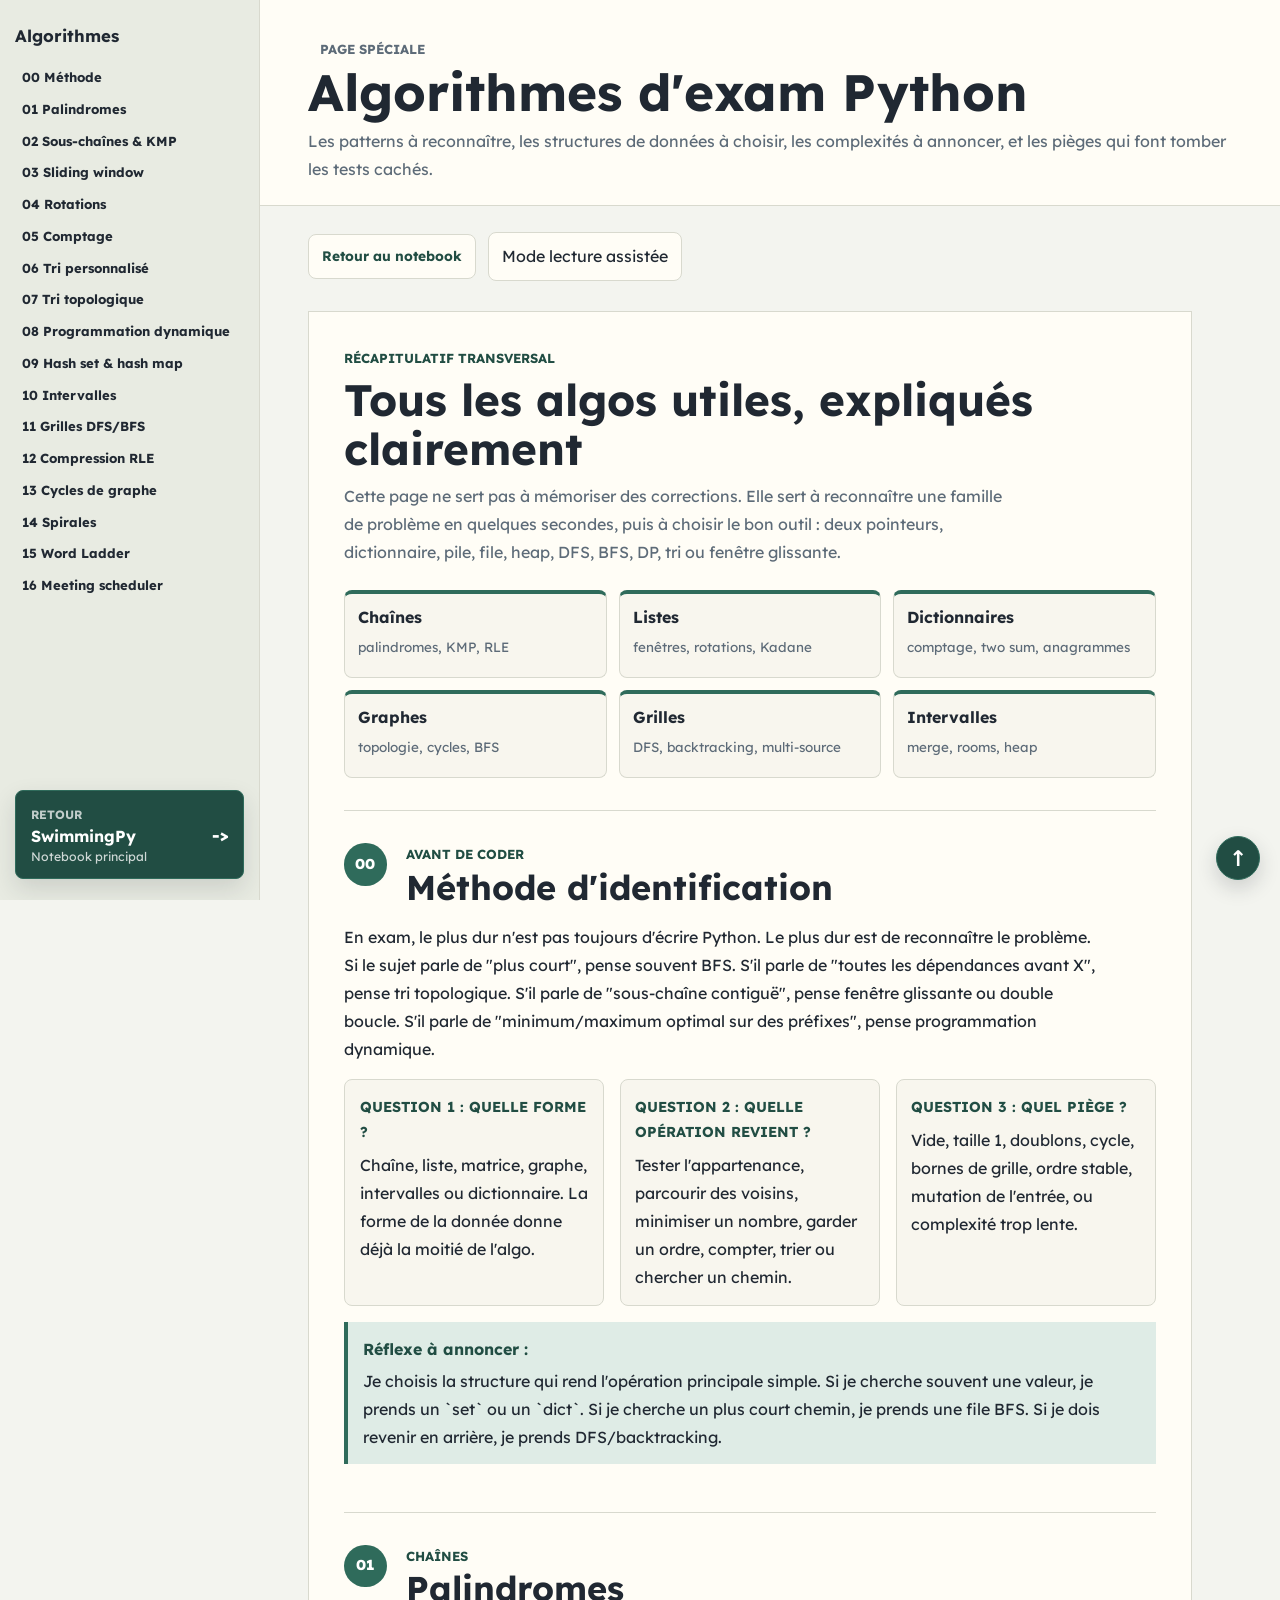
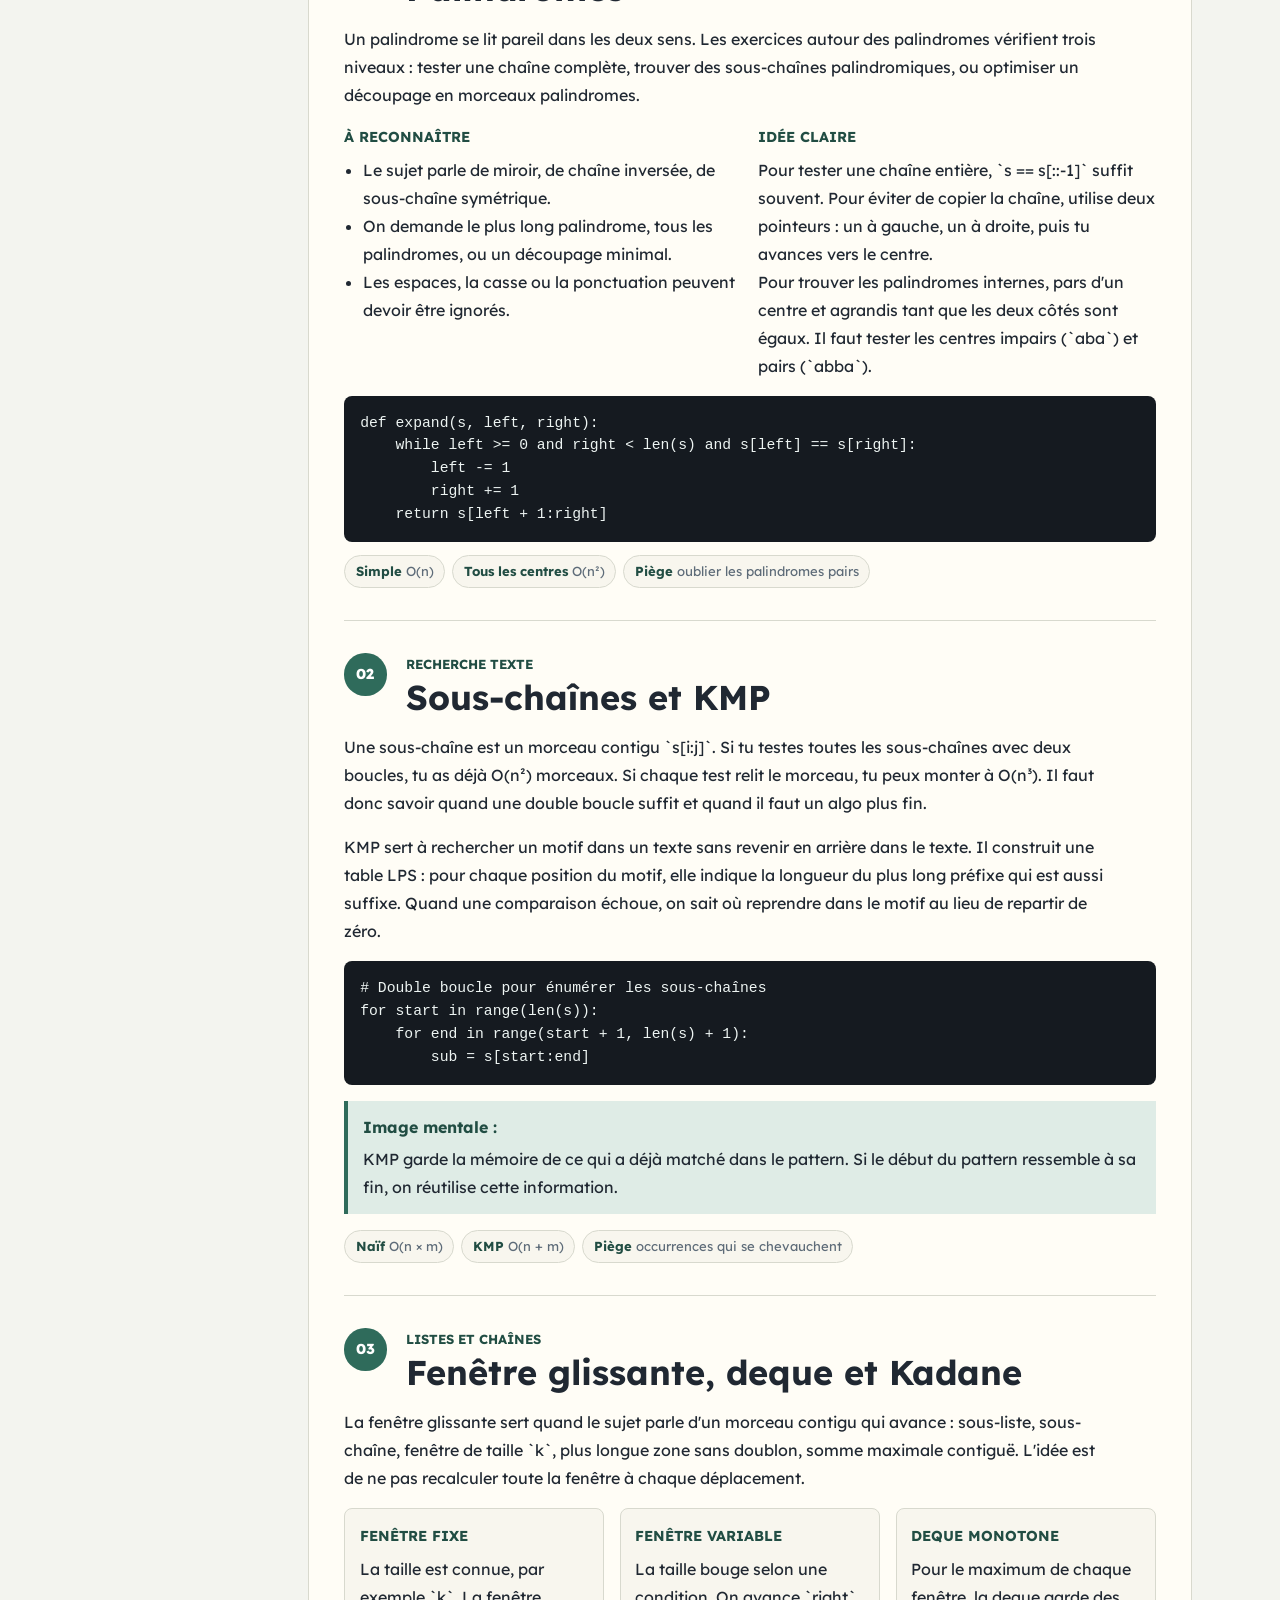
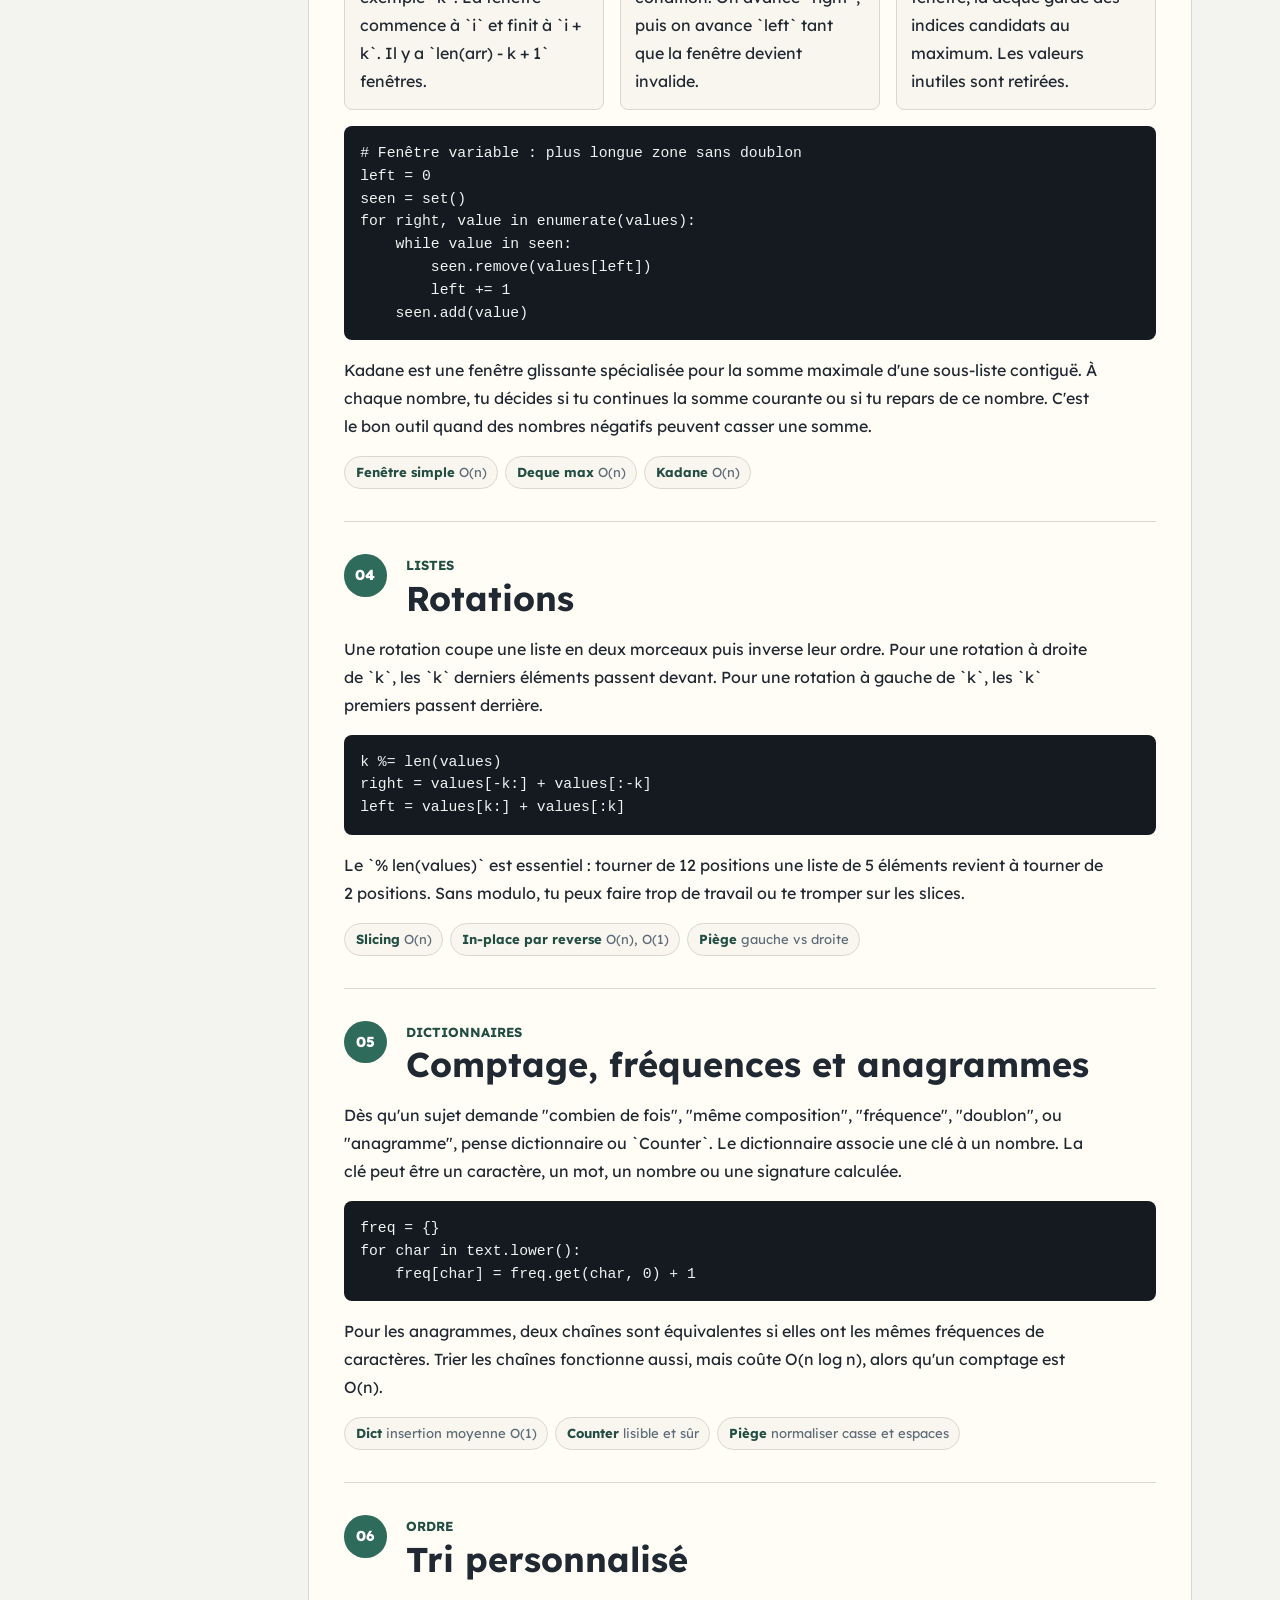
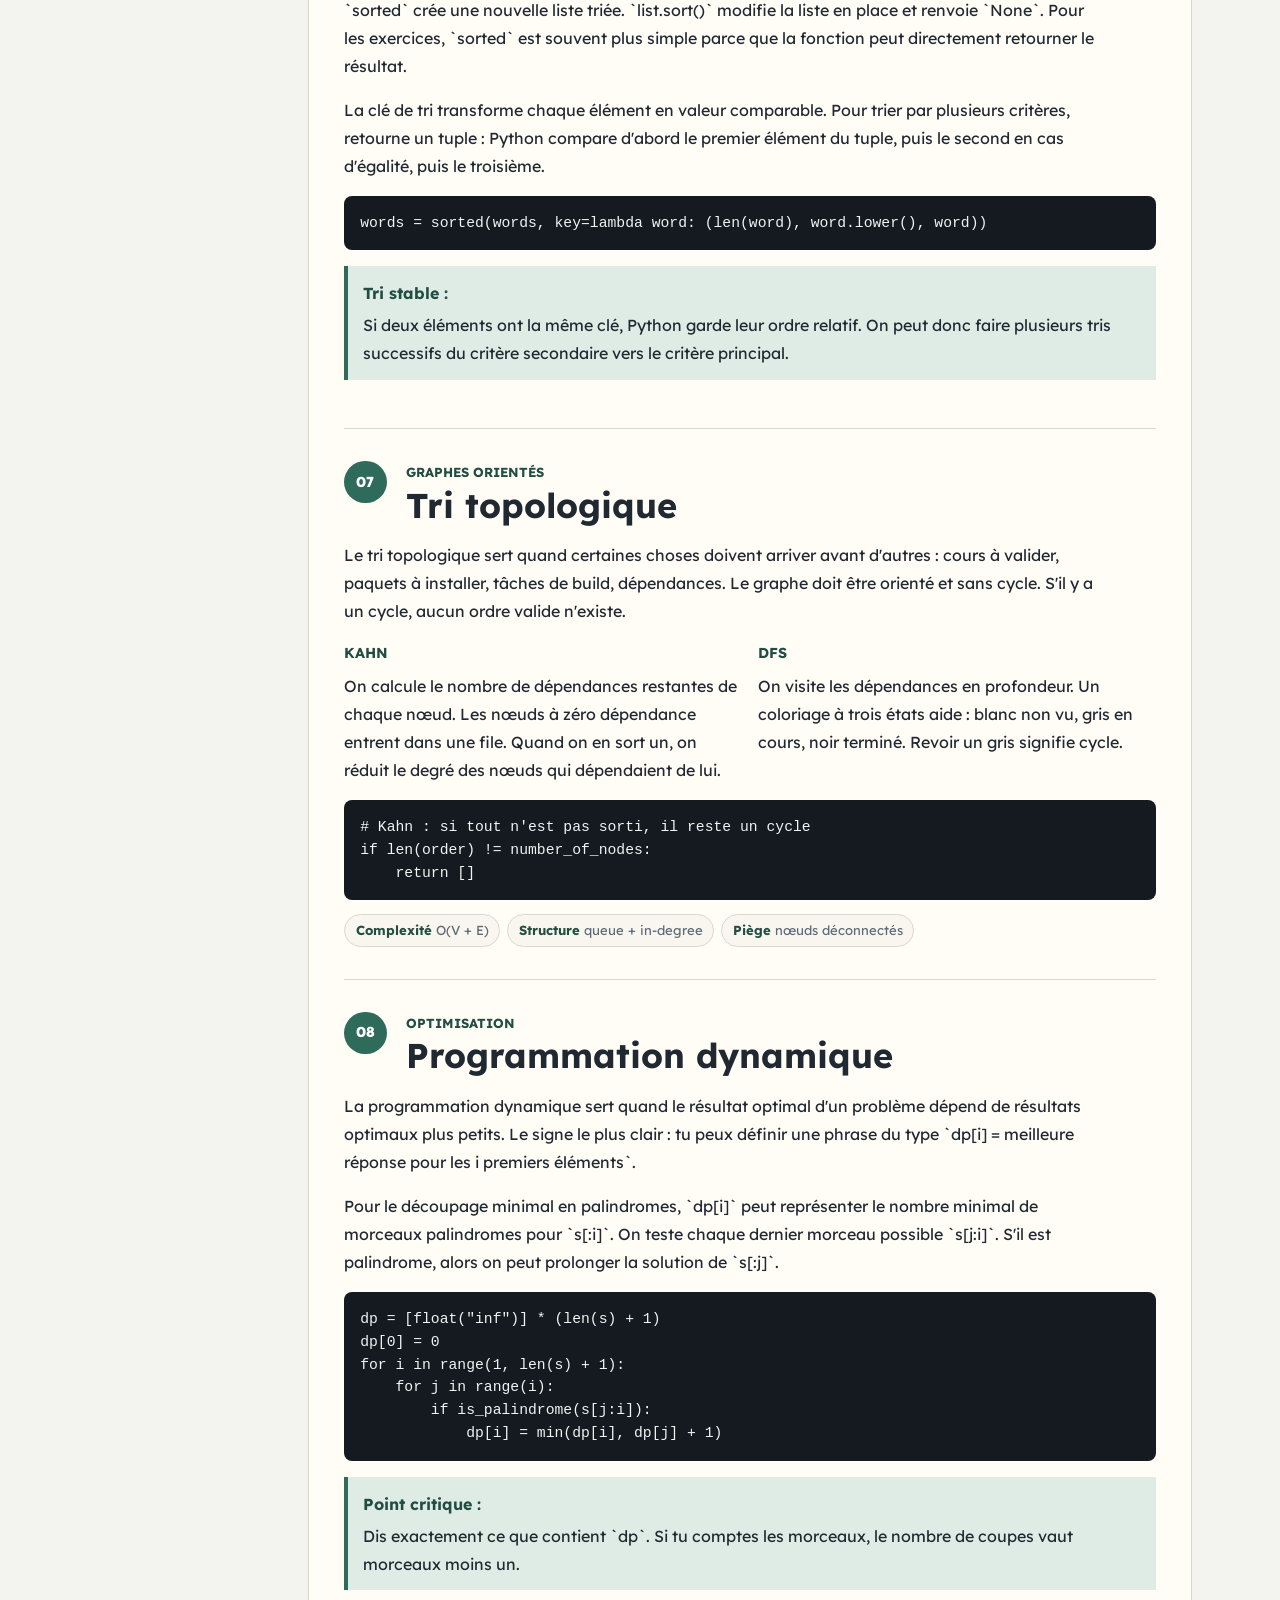
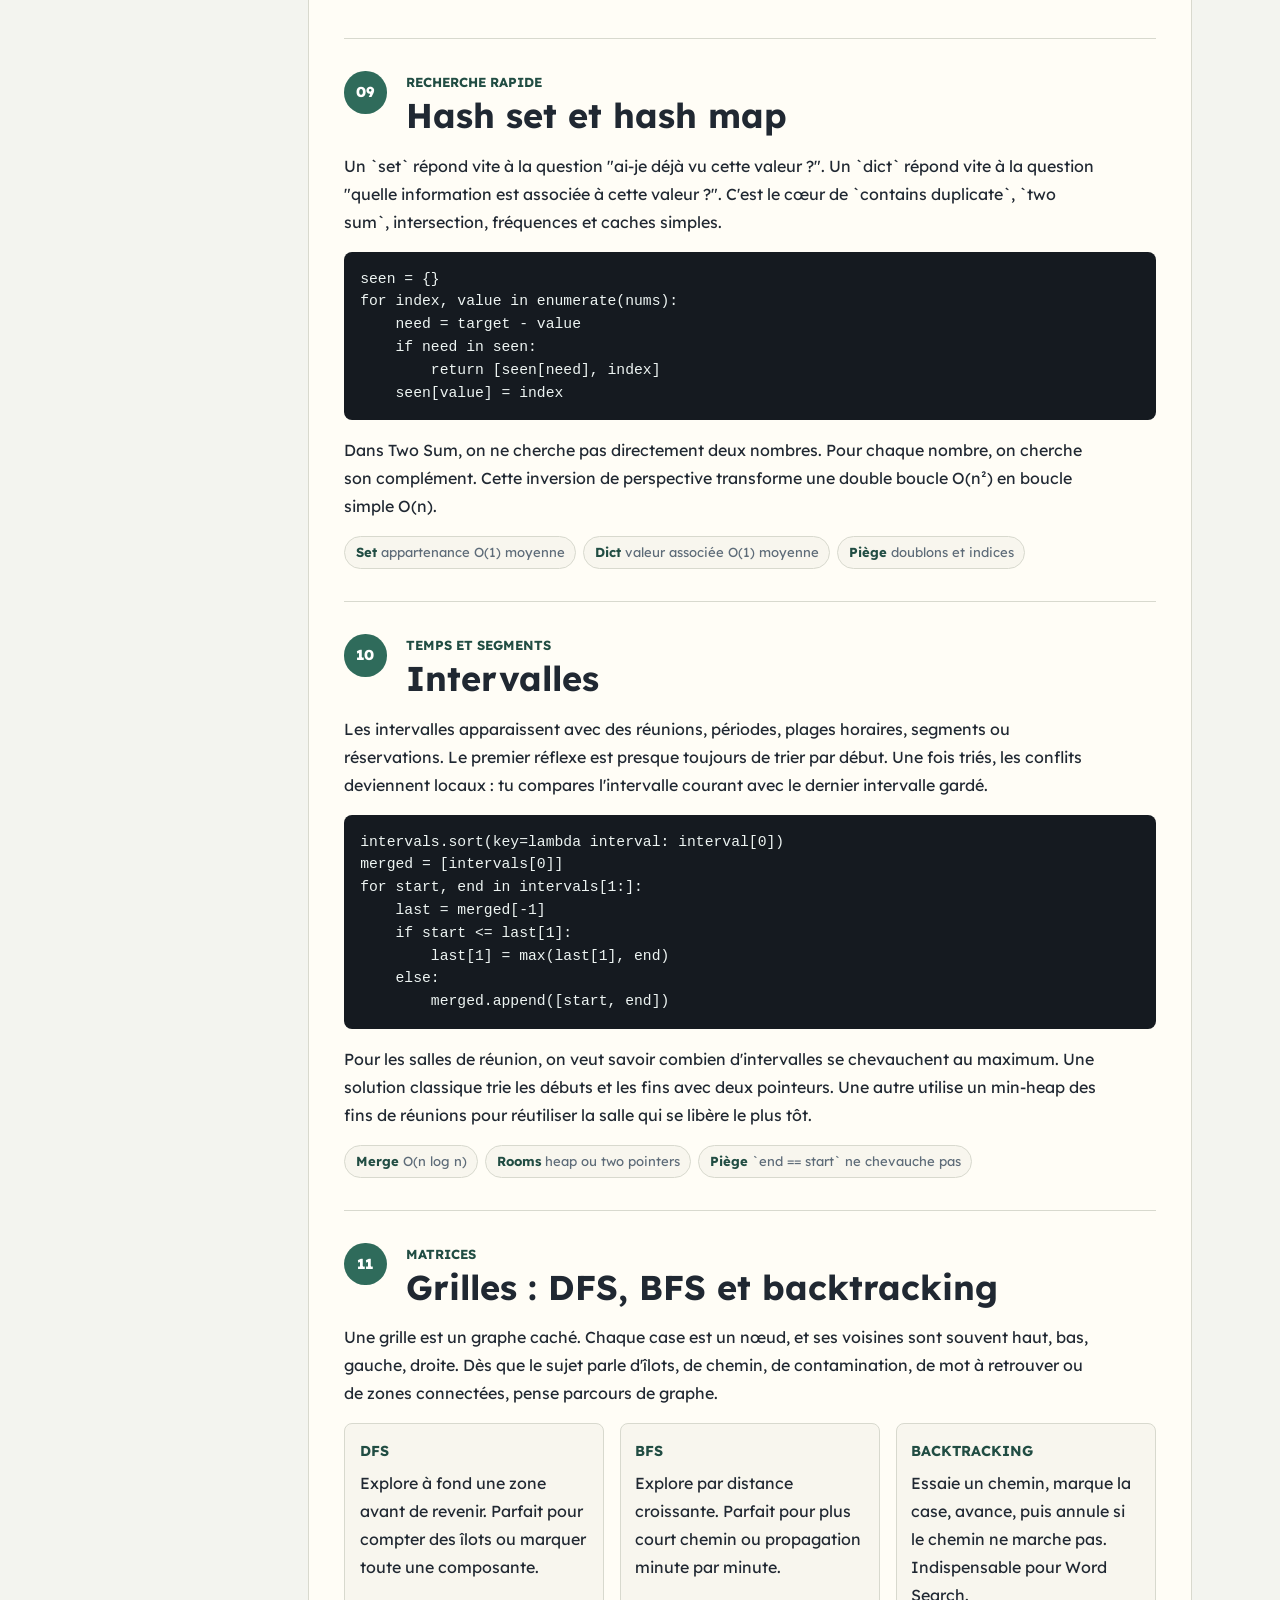
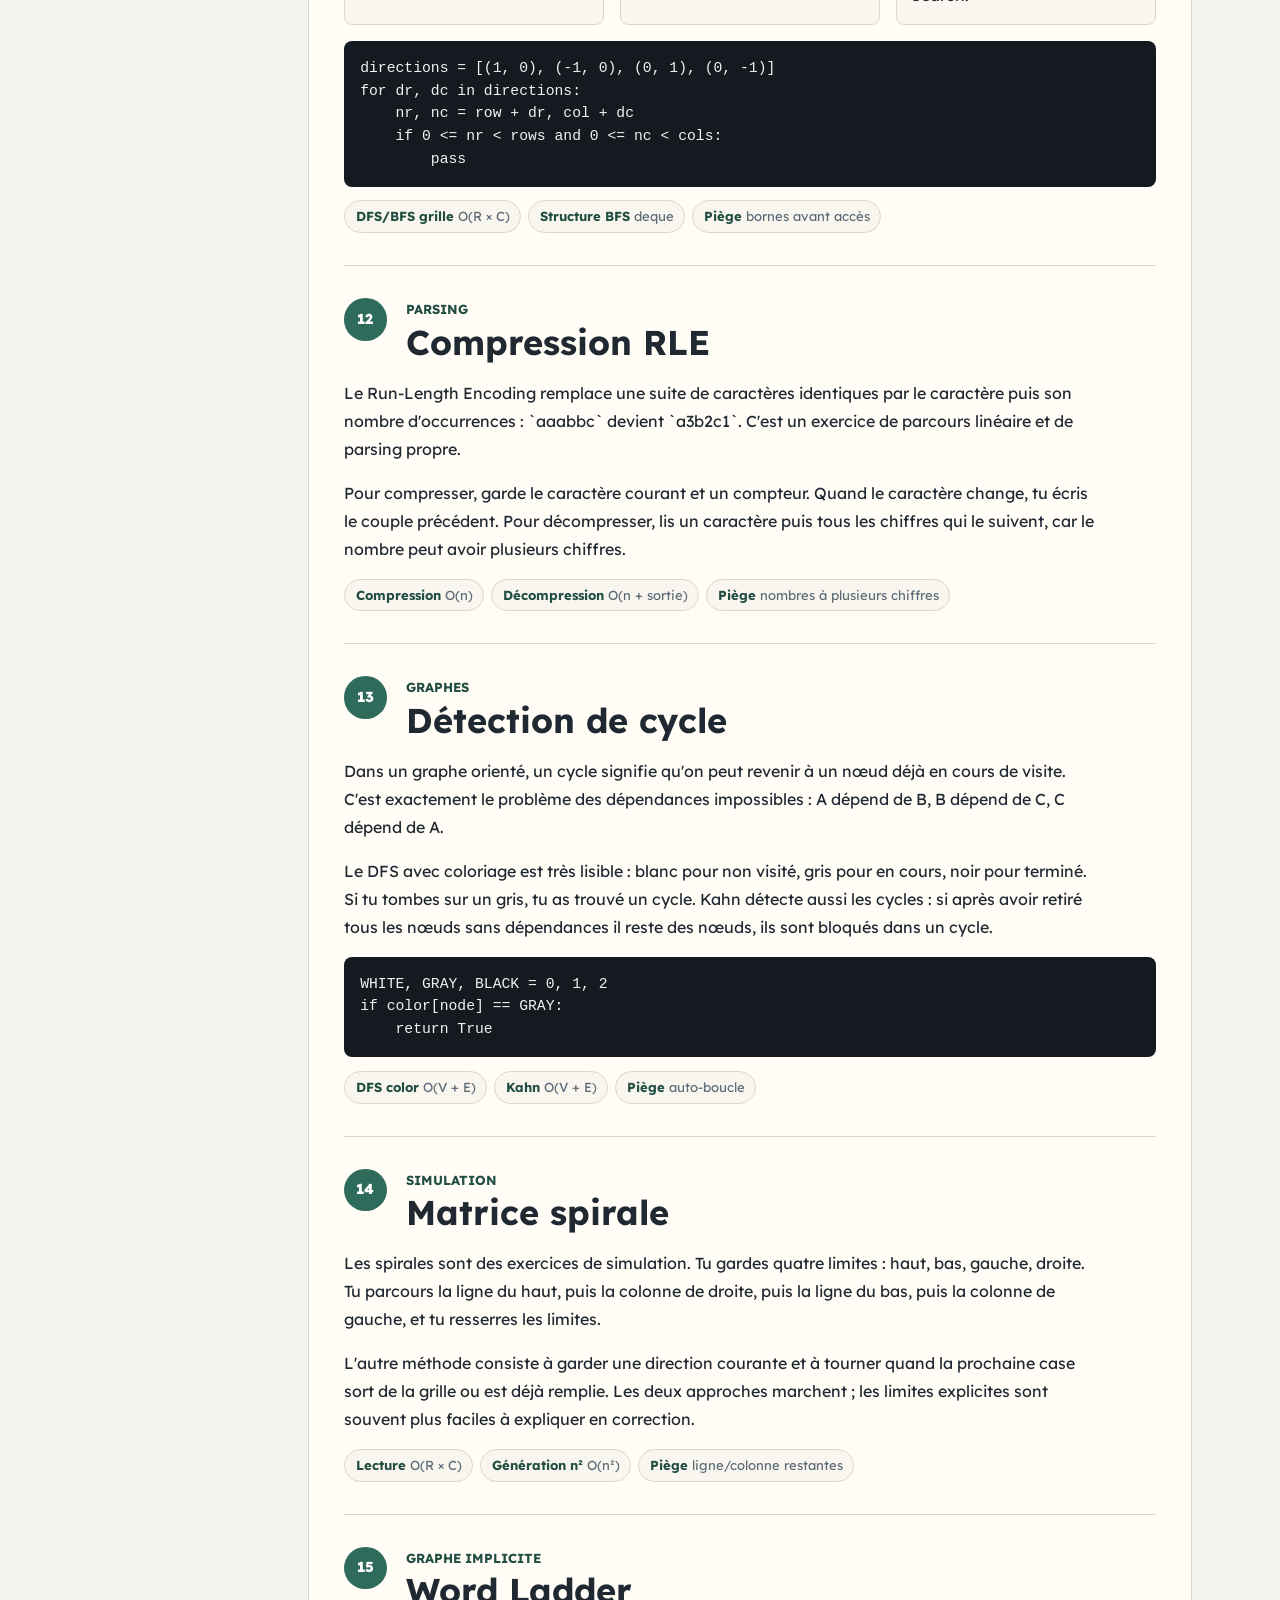
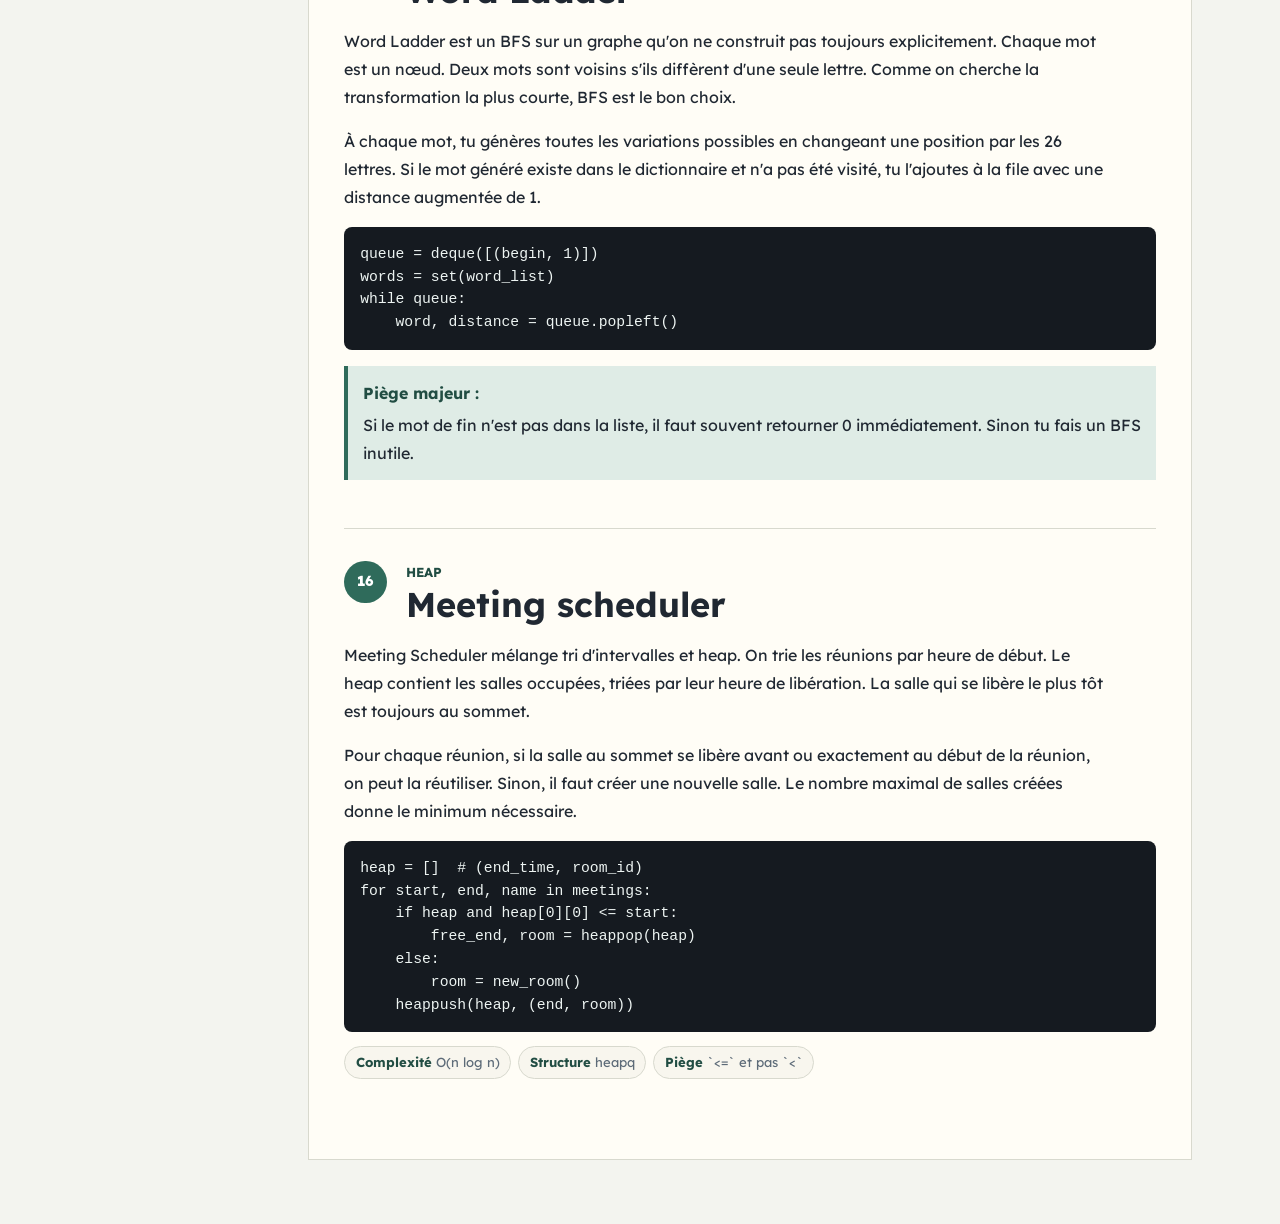
==== algorithmes.html @ 378996c1 "Random Commit" ====
<!doctype html>
<html lang="fr">
  <head>
    <meta charset="utf-8">
    <meta name="viewport" content="width=device-width, initial-scale=1">
    <title>Piscine Python - Algorithmes</title>
    <meta
      name="description"
      content="Page spéciale de révision des algorithmes utiles pour les exercices d'exam Python."
    >
    <link rel="stylesheet" href="styles/main.css">
    <link rel="stylesheet" href="styles/algorithms.css">
  </head>
  <body id="top">
    <a class="skip-link" href="#content">Aller au contenu</a>

    <header class="topbar algo-topbar">
      <p class="eyebrow">Page spéciale</p>
      <h1>Algorithmes d'exam Python</h1>
      <p data-reading>
        Les patterns à reconnaître, les structures de données à choisir, les complexités à annoncer, et les pièges qui font tomber les tests cachés.
      </p>
    </header>

    <aside class="sidebar algo-sidebar" aria-label="Navigation algorithmes">
      <div class="sidebar-header">
        <h2>Algorithmes</h2>
      </div>
      <nav class="algo-nav" aria-label="Sommaire des algorithmes">
        <a href="#methode">00 Méthode</a>
        <a href="#palindromes">01 Palindromes</a>
        <a href="#substrings">02 Sous-chaînes & KMP</a>
        <a href="#sliding-window">03 Sliding window</a>
        <a href="#rotations">04 Rotations</a>
        <a href="#counting">05 Comptage</a>
        <a href="#sort">06 Tri personnalisé</a>
        <a href="#topological-sort">07 Tri topologique</a>
        <a href="#dynamic-programming">08 Programmation dynamique</a>
        <a href="#hashing">09 Hash set & hash map</a>
        <a href="#intervals">10 Intervalles</a>
        <a href="#grids">11 Grilles DFS/BFS</a>
        <a href="#rle">12 Compression RLE</a>
        <a href="#cycles">13 Cycles de graphe</a>
        <a href="#spiral">14 Spirales</a>
        <a href="#word-ladder">15 Word Ladder</a>
        <a href="#meeting-scheduler">16 Meeting scheduler</a>
      </nav>
      <a class="sidebar-shortcut" href="index.html" aria-label="Retourner au notebook SwimmingPy">
        <span class="shortcut-label">Retour</span>
        <strong class="shortcut-name">SwimmingPy</strong>
        <span class="shortcut-hint">Notebook principal</span>
      </a>
    </aside>

    <main id="content" class="content algo-content" tabindex="-1">
      <section class="toolbar algo-toolbar" aria-label="Outils de révision">
        <a class="plain-button algo-home-link" href="index.html">Retour au notebook</a>
        <button id="reading-toggle" class="toggle-button" type="button" aria-pressed="false">
          Mode lecture assistée
        </button>
      </section>

      <article class="project-page algo-page">
        <p class="project-kicker">Récapitulatif transversal</p>
        <h2 class="project-title">Tous les algos utiles, expliqués clairement</h2>
        <p class="summary" data-reading>
          Cette page ne sert pas à mémoriser des corrections. Elle sert à reconnaître une famille de problème en quelques secondes, puis à choisir le bon outil : deux pointeurs, dictionnaire, pile, file, heap, DFS, BFS, DP, tri ou fenêtre glissante.
        </p>

        <section class="algo-map" aria-label="Carte des familles algorithmiques">
          <a href="#palindromes"><strong>Chaînes</strong><span>palindromes, KMP, RLE</span></a>
          <a href="#sliding-window"><strong>Listes</strong><span>fenêtres, rotations, Kadane</span></a>
          <a href="#hashing"><strong>Dictionnaires</strong><span>comptage, two sum, anagrammes</span></a>
          <a href="#topological-sort"><strong>Graphes</strong><span>topologie, cycles, BFS</span></a>
          <a href="#grids"><strong>Grilles</strong><span>DFS, backtracking, multi-source</span></a>
          <a href="#intervals"><strong>Intervalles</strong><span>merge, rooms, heap</span></a>
        </section>

        <section id="methode" class="algo-section">
          <div class="algo-heading">
            <span>00</span>
            <div>
              <p class="eyebrow">Avant de coder</p>
              <h3>Méthode d'identification</h3>
            </div>
          </div>
          <p data-reading>
            En exam, le plus dur n'est pas toujours d'écrire Python. Le plus dur est de reconnaître le problème. Si le sujet parle de "plus court", pense souvent BFS. S'il parle de "toutes les dépendances avant X", pense tri topologique. S'il parle de "sous-chaîne contiguë", pense fenêtre glissante ou double boucle. S'il parle de "minimum/maximum optimal sur des préfixes", pense programmation dynamique.
          </p>
          <div class="algo-grid">
            <div class="algo-card">
              <h4>Question 1 : quelle forme ?</h4>
              <p data-reading>Chaîne, liste, matrice, graphe, intervalles ou dictionnaire. La forme de la donnée donne déjà la moitié de l'algo.</p>
            </div>
            <div class="algo-card">
              <h4>Question 2 : quelle opération revient ?</h4>
              <p data-reading>Tester l'appartenance, parcourir des voisins, minimiser un nombre, garder un ordre, compter, trier ou chercher un chemin.</p>
            </div>
            <div class="algo-card">
              <h4>Question 3 : quel piège ?</h4>
              <p data-reading>Vide, taille 1, doublons, cycle, bornes de grille, ordre stable, mutation de l'entrée, ou complexité trop lente.</p>
            </div>
          </div>
          <div class="algo-note">
            <strong>Réflexe à annoncer :</strong>
            <span data-reading>Je choisis la structure qui rend l'opération principale simple. Si je cherche souvent une valeur, je prends un `set` ou un `dict`. Si je cherche un plus court chemin, je prends une file BFS. Si je dois revenir en arrière, je prends DFS/backtracking.</span>
          </div>
        </section>

        <section id="palindromes" class="algo-section">
          <div class="algo-heading">
            <span>01</span>
            <div>
              <p class="eyebrow">Chaînes</p>
              <h3>Palindromes</h3>
            </div>
          </div>
          <p data-reading>
            Un palindrome se lit pareil dans les deux sens. Les exercices autour des palindromes vérifient trois niveaux : tester une chaîne complète, trouver des sous-chaînes palindromiques, ou optimiser un découpage en morceaux palindromes.
          </p>
          <div class="algo-columns">
            <div>
              <h4>À reconnaître</h4>
              <ul>
                <li data-reading>Le sujet parle de miroir, de chaîne inversée, de sous-chaîne symétrique.</li>
                <li data-reading>On demande le plus long palindrome, tous les palindromes, ou un découpage minimal.</li>
                <li data-reading>Les espaces, la casse ou la ponctuation peuvent devoir être ignorés.</li>
              </ul>
            </div>
            <div>
              <h4>Idée claire</h4>
              <p data-reading>Pour tester une chaîne entière, `s == s[::-1]` suffit souvent. Pour éviter de copier la chaîne, utilise deux pointeurs : un à gauche, un à droite, puis tu avances vers le centre.</p>
              <p data-reading>Pour trouver les palindromes internes, pars d'un centre et agrandis tant que les deux côtés sont égaux. Il faut tester les centres impairs (`aba`) et pairs (`abba`).</p>
            </div>
          </div>
          <pre><code>def expand(s, left, right):
    while left >= 0 and right < len(s) and s[left] == s[right]:
        left -= 1
        right += 1
    return s[left + 1:right]</code></pre>
          <div class="algo-facts">
            <span><strong>Simple</strong> O(n)</span>
            <span><strong>Tous les centres</strong> O(n²)</span>
            <span><strong>Piège</strong> oublier les palindromes pairs</span>
          </div>
        </section>

        <section id="substrings" class="algo-section">
          <div class="algo-heading">
            <span>02</span>
            <div>
              <p class="eyebrow">Recherche texte</p>
              <h3>Sous-chaînes et KMP</h3>
            </div>
          </div>
          <p data-reading>
            Une sous-chaîne est un morceau contigu `s[i:j]`. Si tu testes toutes les sous-chaînes avec deux boucles, tu as déjà O(n²) morceaux. Si chaque test relit le morceau, tu peux monter à O(n³). Il faut donc savoir quand une double boucle suffit et quand il faut un algo plus fin.
          </p>
          <p data-reading>
            KMP sert à rechercher un motif dans un texte sans revenir en arrière dans le texte. Il construit une table LPS : pour chaque position du motif, elle indique la longueur du plus long préfixe qui est aussi suffixe. Quand une comparaison échoue, on sait où reprendre dans le motif au lieu de repartir de zéro.
          </p>
          <pre><code># Double boucle pour énumérer les sous-chaînes
for start in range(len(s)):
    for end in range(start + 1, len(s) + 1):
        sub = s[start:end]</code></pre>
          <div class="algo-note">
            <strong>Image mentale :</strong>
            <span data-reading>KMP garde la mémoire de ce qui a déjà matché dans le pattern. Si le début du pattern ressemble à sa fin, on réutilise cette information.</span>
          </div>
          <div class="algo-facts">
            <span><strong>Naïf</strong> O(n × m)</span>
            <span><strong>KMP</strong> O(n + m)</span>
            <span><strong>Piège</strong> occurrences qui se chevauchent</span>
          </div>
        </section>

        <section id="sliding-window" class="algo-section">
          <div class="algo-heading">
            <span>03</span>
            <div>
              <p class="eyebrow">Listes et chaînes</p>
              <h3>Fenêtre glissante, deque et Kadane</h3>
            </div>
          </div>
          <p data-reading>
            La fenêtre glissante sert quand le sujet parle d'un morceau contigu qui avance : sous-liste, sous-chaîne, fenêtre de taille `k`, plus longue zone sans doublon, somme maximale contiguë. L'idée est de ne pas recalculer toute la fenêtre à chaque déplacement.
          </p>
          <div class="algo-grid">
            <div class="algo-card">
              <h4>Fenêtre fixe</h4>
              <p data-reading>La taille est connue, par exemple `k`. La fenêtre commence à `i` et finit à `i + k`. Il y a `len(arr) - k + 1` fenêtres.</p>
            </div>
            <div class="algo-card">
              <h4>Fenêtre variable</h4>
              <p data-reading>La taille bouge selon une condition. On avance `right`, puis on avance `left` tant que la fenêtre devient invalide.</p>
            </div>
            <div class="algo-card">
              <h4>Deque monotone</h4>
              <p data-reading>Pour le maximum de chaque fenêtre, la deque garde des indices candidats au maximum. Les valeurs inutiles sont retirées.</p>
            </div>
          </div>
          <pre><code># Fenêtre variable : plus longue zone sans doublon
left = 0
seen = set()
for right, value in enumerate(values):
    while value in seen:
        seen.remove(values[left])
        left += 1
    seen.add(value)</code></pre>
          <p data-reading>
            Kadane est une fenêtre glissante spécialisée pour la somme maximale d'une sous-liste contiguë. À chaque nombre, tu décides si tu continues la somme courante ou si tu repars de ce nombre. C'est le bon outil quand des nombres négatifs peuvent casser une somme.
          </p>
          <div class="algo-facts">
            <span><strong>Fenêtre simple</strong> O(n)</span>
            <span><strong>Deque max</strong> O(n)</span>
            <span><strong>Kadane</strong> O(n)</span>
          </div>
        </section>

        <section id="rotations" class="algo-section">
          <div class="algo-heading">
            <span>04</span>
            <div>
              <p class="eyebrow">Listes</p>
              <h3>Rotations</h3>
            </div>
          </div>
          <p data-reading>
            Une rotation coupe une liste en deux morceaux puis inverse leur ordre. Pour une rotation à droite de `k`, les `k` derniers éléments passent devant. Pour une rotation à gauche de `k`, les `k` premiers passent derrière.
          </p>
          <pre><code>k %= len(values)
right = values[-k:] + values[:-k]
left = values[k:] + values[:k]</code></pre>
          <p data-reading>
            Le `% len(values)` est essentiel : tourner de 12 positions une liste de 5 éléments revient à tourner de 2 positions. Sans modulo, tu peux faire trop de travail ou te tromper sur les slices.
          </p>
          <div class="algo-facts">
            <span><strong>Slicing</strong> O(n)</span>
            <span><strong>In-place par reverse</strong> O(n), O(1)</span>
            <span><strong>Piège</strong> gauche vs droite</span>
          </div>
        </section>

        <section id="counting" class="algo-section">
          <div class="algo-heading">
            <span>05</span>
            <div>
              <p class="eyebrow">Dictionnaires</p>
              <h3>Comptage, fréquences et anagrammes</h3>
            </div>
          </div>
          <p data-reading>
            Dès qu'un sujet demande "combien de fois", "même composition", "fréquence", "doublon", ou "anagramme", pense dictionnaire ou `Counter`. Le dictionnaire associe une clé à un nombre. La clé peut être un caractère, un mot, un nombre ou une signature calculée.
          </p>
          <pre><code>freq = {}
for char in text.lower():
    freq[char] = freq.get(char, 0) + 1</code></pre>
          <p data-reading>
            Pour les anagrammes, deux chaînes sont équivalentes si elles ont les mêmes fréquences de caractères. Trier les chaînes fonctionne aussi, mais coûte O(n log n), alors qu'un comptage est O(n).
          </p>
          <div class="algo-facts">
            <span><strong>Dict</strong> insertion moyenne O(1)</span>
            <span><strong>Counter</strong> lisible et sûr</span>
            <span><strong>Piège</strong> normaliser casse et espaces</span>
          </div>
        </section>

        <section id="sort" class="algo-section">
          <div class="algo-heading">
            <span>06</span>
            <div>
              <p class="eyebrow">Ordre</p>
              <h3>Tri personnalisé</h3>
            </div>
          </div>
          <p data-reading>
            `sorted` crée une nouvelle liste triée. `list.sort()` modifie la liste en place et renvoie `None`. Pour les exercices, `sorted` est souvent plus simple parce que la fonction peut directement retourner le résultat.
          </p>
          <p data-reading>
            La clé de tri transforme chaque élément en valeur comparable. Pour trier par plusieurs critères, retourne un tuple : Python compare d'abord le premier élément du tuple, puis le second en cas d'égalité, puis le troisième.
          </p>
          <pre><code>words = sorted(words, key=lambda word: (len(word), word.lower(), word))</code></pre>
          <div class="algo-note">
            <strong>Tri stable :</strong>
            <span data-reading>Si deux éléments ont la même clé, Python garde leur ordre relatif. On peut donc faire plusieurs tris successifs du critère secondaire vers le critère principal.</span>
          </div>
        </section>

        <section id="topological-sort" class="algo-section">
          <div class="algo-heading">
            <span>07</span>
            <div>
              <p class="eyebrow">Graphes orientés</p>
              <h3>Tri topologique</h3>
            </div>
          </div>
          <p data-reading>
            Le tri topologique sert quand certaines choses doivent arriver avant d'autres : cours à valider, paquets à installer, tâches de build, dépendances. Le graphe doit être orienté et sans cycle. S'il y a un cycle, aucun ordre valide n'existe.
          </p>
          <div class="algo-columns">
            <div>
              <h4>Kahn</h4>
              <p data-reading>On calcule le nombre de dépendances restantes de chaque nœud. Les nœuds à zéro dépendance entrent dans une file. Quand on en sort un, on réduit le degré des nœuds qui dépendaient de lui.</p>
            </div>
            <div>
              <h4>DFS</h4>
              <p data-reading>On visite les dépendances en profondeur. Un coloriage à trois états aide : blanc non vu, gris en cours, noir terminé. Revoir un gris signifie cycle.</p>
            </div>
          </div>
          <pre><code># Kahn : si tout n'est pas sorti, il reste un cycle
if len(order) != number_of_nodes:
    return []</code></pre>
          <div class="algo-facts">
            <span><strong>Complexité</strong> O(V + E)</span>
            <span><strong>Structure</strong> queue + in-degree</span>
            <span><strong>Piège</strong> nœuds déconnectés</span>
          </div>
        </section>

        <section id="dynamic-programming" class="algo-section">
          <div class="algo-heading">
            <span>08</span>
            <div>
              <p class="eyebrow">Optimisation</p>
              <h3>Programmation dynamique</h3>
            </div>
          </div>
          <p data-reading>
            La programmation dynamique sert quand le résultat optimal d'un problème dépend de résultats optimaux plus petits. Le signe le plus clair : tu peux définir une phrase du type `dp[i] = meilleure réponse pour les i premiers éléments`.
          </p>
          <p data-reading>
            Pour le découpage minimal en palindromes, `dp[i]` peut représenter le nombre minimal de morceaux palindromes pour `s[:i]`. On teste chaque dernier morceau possible `s[j:i]`. S'il est palindrome, alors on peut prolonger la solution de `s[:j]`.
          </p>
          <pre><code>dp = [float("inf")] * (len(s) + 1)
dp[0] = 0
for i in range(1, len(s) + 1):
    for j in range(i):
        if is_palindrome(s[j:i]):
            dp[i] = min(dp[i], dp[j] + 1)</code></pre>
          <div class="algo-note">
            <strong>Point critique :</strong>
            <span data-reading>Dis exactement ce que contient `dp`. Si tu comptes les morceaux, le nombre de coupes vaut morceaux moins un.</span>
          </div>
        </section>

        <section id="hashing" class="algo-section">
          <div class="algo-heading">
            <span>09</span>
            <div>
              <p class="eyebrow">Recherche rapide</p>
              <h3>Hash set et hash map</h3>
            </div>
          </div>
          <p data-reading>
            Un `set` répond vite à la question "ai-je déjà vu cette valeur ?". Un `dict` répond vite à la question "quelle information est associée à cette valeur ?". C'est le cœur de `contains duplicate`, `two sum`, intersection, fréquences et caches simples.
          </p>
          <pre><code>seen = {}
for index, value in enumerate(nums):
    need = target - value
    if need in seen:
        return [seen[need], index]
    seen[value] = index</code></pre>
          <p data-reading>
            Dans Two Sum, on ne cherche pas directement deux nombres. Pour chaque nombre, on cherche son complément. Cette inversion de perspective transforme une double boucle O(n²) en boucle simple O(n).
          </p>
          <div class="algo-facts">
            <span><strong>Set</strong> appartenance O(1) moyenne</span>
            <span><strong>Dict</strong> valeur associée O(1) moyenne</span>
            <span><strong>Piège</strong> doublons et indices</span>
          </div>
        </section>

        <section id="intervals" class="algo-section">
          <div class="algo-heading">
            <span>10</span>
            <div>
              <p class="eyebrow">Temps et segments</p>
              <h3>Intervalles</h3>
            </div>
          </div>
          <p data-reading>
            Les intervalles apparaissent avec des réunions, périodes, plages horaires, segments ou réservations. Le premier réflexe est presque toujours de trier par début. Une fois triés, les conflits deviennent locaux : tu compares l'intervalle courant avec le dernier intervalle gardé.
          </p>
          <pre><code>intervals.sort(key=lambda interval: interval[0])
merged = [intervals[0]]
for start, end in intervals[1:]:
    last = merged[-1]
    if start <= last[1]:
        last[1] = max(last[1], end)
    else:
        merged.append([start, end])</code></pre>
          <p data-reading>
            Pour les salles de réunion, on veut savoir combien d'intervalles se chevauchent au maximum. Une solution classique trie les débuts et les fins avec deux pointeurs. Une autre utilise un min-heap des fins de réunions pour réutiliser la salle qui se libère le plus tôt.
          </p>
          <div class="algo-facts">
            <span><strong>Merge</strong> O(n log n)</span>
            <span><strong>Rooms</strong> heap ou two pointers</span>
            <span><strong>Piège</strong> `end == start` ne chevauche pas</span>
          </div>
        </section>

        <section id="grids" class="algo-section">
          <div class="algo-heading">
            <span>11</span>
            <div>
              <p class="eyebrow">Matrices</p>
              <h3>Grilles : DFS, BFS et backtracking</h3>
            </div>
          </div>
          <p data-reading>
            Une grille est un graphe caché. Chaque case est un nœud, et ses voisines sont souvent haut, bas, gauche, droite. Dès que le sujet parle d'îlots, de chemin, de contamination, de mot à retrouver ou de zones connectées, pense parcours de graphe.
          </p>
          <div class="algo-grid">
            <div class="algo-card">
              <h4>DFS</h4>
              <p data-reading>Explore à fond une zone avant de revenir. Parfait pour compter des îlots ou marquer toute une composante.</p>
            </div>
            <div class="algo-card">
              <h4>BFS</h4>
              <p data-reading>Explore par distance croissante. Parfait pour plus court chemin ou propagation minute par minute.</p>
            </div>
            <div class="algo-card">
              <h4>Backtracking</h4>
              <p data-reading>Essaie un chemin, marque la case, avance, puis annule si le chemin ne marche pas. Indispensable pour Word Search.</p>
            </div>
          </div>
          <pre><code>directions = [(1, 0), (-1, 0), (0, 1), (0, -1)]
for dr, dc in directions:
    nr, nc = row + dr, col + dc
    if 0 <= nr < rows and 0 <= nc < cols:
        pass</code></pre>
          <div class="algo-facts">
            <span><strong>DFS/BFS grille</strong> O(R × C)</span>
            <span><strong>Structure BFS</strong> deque</span>
            <span><strong>Piège</strong> bornes avant accès</span>
          </div>
        </section>

        <section id="rle" class="algo-section">
          <div class="algo-heading">
            <span>12</span>
            <div>
              <p class="eyebrow">Parsing</p>
              <h3>Compression RLE</h3>
            </div>
          </div>
          <p data-reading>
            Le Run-Length Encoding remplace une suite de caractères identiques par le caractère puis son nombre d'occurrences : `aaabbc` devient `a3b2c1`. C'est un exercice de parcours linéaire et de parsing propre.
          </p>
          <p data-reading>
            Pour compresser, garde le caractère courant et un compteur. Quand le caractère change, tu écris le couple précédent. Pour décompresser, lis un caractère puis tous les chiffres qui le suivent, car le nombre peut avoir plusieurs chiffres.
          </p>
          <div class="algo-facts">
            <span><strong>Compression</strong> O(n)</span>
            <span><strong>Décompression</strong> O(n + sortie)</span>
            <span><strong>Piège</strong> nombres à plusieurs chiffres</span>
          </div>
        </section>

        <section id="cycles" class="algo-section">
          <div class="algo-heading">
            <span>13</span>
            <div>
              <p class="eyebrow">Graphes</p>
              <h3>Détection de cycle</h3>
            </div>
          </div>
          <p data-reading>
            Dans un graphe orienté, un cycle signifie qu'on peut revenir à un nœud déjà en cours de visite. C'est exactement le problème des dépendances impossibles : A dépend de B, B dépend de C, C dépend de A.
          </p>
          <p data-reading>
            Le DFS avec coloriage est très lisible : blanc pour non visité, gris pour en cours, noir pour terminé. Si tu tombes sur un gris, tu as trouvé un cycle. Kahn détecte aussi les cycles : si après avoir retiré tous les nœuds sans dépendances il reste des nœuds, ils sont bloqués dans un cycle.
          </p>
          <pre><code>WHITE, GRAY, BLACK = 0, 1, 2
if color[node] == GRAY:
    return True</code></pre>
          <div class="algo-facts">
            <span><strong>DFS color</strong> O(V + E)</span>
            <span><strong>Kahn</strong> O(V + E)</span>
            <span><strong>Piège</strong> auto-boucle</span>
          </div>
        </section>

        <section id="spiral" class="algo-section">
          <div class="algo-heading">
            <span>14</span>
            <div>
              <p class="eyebrow">Simulation</p>
              <h3>Matrice spirale</h3>
            </div>
          </div>
          <p data-reading>
            Les spirales sont des exercices de simulation. Tu gardes quatre limites : haut, bas, gauche, droite. Tu parcours la ligne du haut, puis la colonne de droite, puis la ligne du bas, puis la colonne de gauche, et tu resserres les limites.
          </p>
          <p data-reading>
            L'autre méthode consiste à garder une direction courante et à tourner quand la prochaine case sort de la grille ou est déjà remplie. Les deux approches marchent ; les limites explicites sont souvent plus faciles à expliquer en correction.
          </p>
          <div class="algo-facts">
            <span><strong>Lecture</strong> O(R × C)</span>
            <span><strong>Génération n²</strong> O(n²)</span>
            <span><strong>Piège</strong> ligne/colonne restantes</span>
          </div>
        </section>

        <section id="word-ladder" class="algo-section">
          <div class="algo-heading">
            <span>15</span>
            <div>
              <p class="eyebrow">Graphe implicite</p>
              <h3>Word Ladder</h3>
            </div>
          </div>
          <p data-reading>
            Word Ladder est un BFS sur un graphe qu'on ne construit pas toujours explicitement. Chaque mot est un nœud. Deux mots sont voisins s'ils diffèrent d'une seule lettre. Comme on cherche la transformation la plus courte, BFS est le bon choix.
          </p>
          <p data-reading>
            À chaque mot, tu génères toutes les variations possibles en changeant une position par les 26 lettres. Si le mot généré existe dans le dictionnaire et n'a pas été visité, tu l'ajoutes à la file avec une distance augmentée de 1.
          </p>
          <pre><code>queue = deque([(begin, 1)])
words = set(word_list)
while queue:
    word, distance = queue.popleft()</code></pre>
          <div class="algo-note">
            <strong>Piège majeur :</strong>
            <span data-reading>Si le mot de fin n'est pas dans la liste, il faut souvent retourner 0 immédiatement. Sinon tu fais un BFS inutile.</span>
          </div>
        </section>

        <section id="meeting-scheduler" class="algo-section">
          <div class="algo-heading">
            <span>16</span>
            <div>
              <p class="eyebrow">Heap</p>
              <h3>Meeting scheduler</h3>
            </div>
          </div>
          <p data-reading>
            Meeting Scheduler mélange tri d'intervalles et heap. On trie les réunions par heure de début. Le heap contient les salles occupées, triées par leur heure de libération. La salle qui se libère le plus tôt est toujours au sommet.
          </p>
          <p data-reading>
            Pour chaque réunion, si la salle au sommet se libère avant ou exactement au début de la réunion, on peut la réutiliser. Sinon, il faut créer une nouvelle salle. Le nombre maximal de salles créées donne le minimum nécessaire.
          </p>
          <pre><code>heap = []  # (end_time, room_id)
for start, end, name in meetings:
    if heap and heap[0][0] <= start:
        free_end, room = heappop(heap)
    else:
        room = new_room()
    heappush(heap, (end, room))</code></pre>
          <div class="algo-facts">
            <span><strong>Complexité</strong> O(n log n)</span>
            <span><strong>Structure</strong> heapq</span>
            <span><strong>Piège</strong> `<=` et pas `<`</span>
          </div>
        </section>
      </article>
    </main>

    <a class="back-to-top" href="#top" aria-label="Retour en haut" title="Retour en haut">↑</a>

    <script src="scripts/reading-mode.js"></script>
    <script src="scripts/algorithms-page.js"></script>
  </body>
</html>
---- styles/main.css ----
/* Fonts */
@import url("https://fonts.googleapis.com/css2?family=Lexend:wght@400;500;600;700&display=swap");

/* Variables */
:root {
  --bg: #f3f4ef;
  --surface: #fffdf6;
  --surface-muted: #f8f6ee;
  --sidebar: #e8ebe2;
  --ink: #202832;
  --muted: #5d6b78;
  --line: #d8d9ce;
  --line-strong: #bfc3b6;
  --accent: #2f6b5b;
  --accent-dark: #214d43;
  --accent-soft: #dfece6;
  --warning-bg: #fff3d2;
  --warning-line: #be7b25;
  --code-bg: #151a20;
  --code-ink: #edf4f2;
  --focus: #1d70b8;
  --sidebar-width: 260px;
  --content-width: 900px;
  --radius: 8px;
}

/* Base */
* {
  box-sizing: border-box;
}

html {
  scroll-behavior: smooth;
}

body {
  min-height: 100vh;
  margin: 0;
  background: var(--bg);
  color: var(--ink);
  font-family: "Lexend", system-ui, sans-serif;
  line-height: 1.75;
}

button,
input {
  font: inherit;
}

button {
  cursor: pointer;
}

button:focus-visible,
input:focus-visible,
a:focus-visible,
main:focus-visible {
  outline: 3px solid var(--focus);
  outline-offset: 3px;
}

.skip-link {
  position: fixed;
  left: 1rem;
  top: 1rem;
  z-index: 20;
  transform: translateY(-140%);
  border-radius: var(--radius);
  background: var(--ink);
  color: white;
  padding: 0.55rem 0.8rem;
}

.skip-link:focus {
  transform: translateY(0);
}

/* Layout */
.topbar {
  margin-left: var(--sidebar-width);
  padding: 2.4rem clamp(1rem, 4vw, 3rem) 1.4rem;
  border-bottom: 1px solid var(--line);
  background: var(--surface);
}

.topbar .eyebrow,
.topbar h1,
.topbar p {
  max-width: var(--content-width);
  margin-left: auto;
  margin-right: auto;
}

.topbar h1 {
  margin: 0.2rem auto 0.45rem;
  font-size: clamp(2.1rem, 4vw, 3.3rem);
  line-height: 1.08;
  letter-spacing: 0;
}

.topbar p {
  margin-top: 0;
  margin-bottom: 0;
  color: var(--muted);
}

.eyebrow {
  margin: 0;
  color: var(--accent-dark);
  font-size: 0.82rem;
  font-weight: 700;
  letter-spacing: 0;
  text-transform: uppercase;
}

.content {
  margin-left: var(--sidebar-width);
  padding: 1.6rem clamp(1rem, 4vw, 3rem) 4rem;
}

.toolbar,
.project-panel,
.search-panel {
  max-width: var(--content-width);
  margin-left: auto;
  margin-right: auto;
}

/* Sidebar timeline */
.sidebar {
  position: fixed;
  inset: 0 auto 0 0;
  display: flex;
  flex-direction: column;
  width: var(--sidebar-width);
  overflow-y: auto;
  border-right: 1px solid var(--line);
  background: var(--sidebar);
  padding: 1.3rem 0.95rem;
}

.sidebar-header {
  display: flex;
  align-items: center;
  justify-content: space-between;
  gap: 0.75rem;
  margin-bottom: 1.1rem;
}

.sidebar h2 {
  margin: 0;
  font-size: 1.05rem;
}

.timeline {
  position: relative;
  display: grid;
  gap: 0.25rem;
}

.timeline::before {
  content: "";
  position: absolute;
  left: 1.05rem;
  top: 0.7rem;
  bottom: 0.7rem;
  width: 2px;
  background: var(--line-strong);
}

.timeline-entry {
  position: relative;
}

.timeline button {
  position: relative;
  display: grid;
  grid-template-columns: 2.1rem 1fr;
  gap: 0.6rem;
  align-items: start;
  width: 100%;
  border: 0;
  border-radius: var(--radius);
  background: transparent;
  color: var(--ink);
  padding: 0.48rem 0.45rem;
  text-align: left;
}

.timeline button:hover,
.timeline button[aria-current="page"] {
  background: var(--accent-soft);
}

.timeline button[aria-current="page"] {
  box-shadow: inset 4px 0 0 var(--accent);
}

.timeline-number {
  position: relative;
  z-index: 1;
  display: grid;
  place-items: center;
  width: 2.05rem;
  height: 2.05rem;
  border: 2px solid var(--accent);
  border-radius: 50%;
  background: var(--sidebar);
  color: var(--accent-dark);
  font-size: 0.78rem;
  font-weight: 700;
  line-height: 1;
}

.timeline button[aria-current="page"] .timeline-number {
  background: var(--accent);
  color: white;
}

.timeline-submenu {
  display: grid;
  gap: 0.25rem;
  margin: 0.15rem 0 0.5rem 2.65rem;
}

.timeline .timeline-subitem {
  display: grid;
  grid-template-columns: 1.7rem 1fr;
  gap: 0.45rem;
  align-items: center;
  border: 1px solid var(--line);
  background: var(--surface);
  padding: 0.38rem 0.45rem;
}

.timeline-subitem span {
  display: grid;
  place-items: center;
  width: 1.55rem;
  height: 1.55rem;
  border-radius: 50%;
  background: var(--accent-soft);
  color: var(--accent-dark);
  font-size: 0.68rem;
  font-weight: 800;
}

.timeline-subitem strong {
  color: var(--ink);
  font-size: 0.78rem;
  line-height: 1.2;
}

.timeline-copy strong,
.timeline-copy span {
  display: block;
}

.timeline-copy strong {
  font-size: 0.92rem;
  line-height: 1.25;
}

.timeline-copy span {
  color: var(--muted);
  font-size: 0.77rem;
  line-height: 1.3;
}

.sidebar-shortcut {
  position: relative;
  display: block;
  margin-top: auto;
  border: 1px solid var(--accent);
  border-radius: var(--radius);
  background: var(--accent-dark);
  color: white;
  padding: 0.8rem 2.35rem 0.85rem 0.9rem;
  text-decoration: none;
  box-shadow: 0 10px 24px rgb(32 40 50 / 0.14);
}

.sidebar-shortcut:hover {
  background: var(--accent);
}

.sidebar-shortcut + .sidebar-shortcut {
  margin-top: 0.55rem;
}

.sidebar-shortcut::after {
  content: "->";
  position: absolute;
  right: 0.9rem;
  top: 50%;
  color: white;
  font-weight: 800;
  transform: translateY(-50%);
}

.shortcut-label,
.shortcut-name,
.shortcut-hint {
  display: block;
}

.shortcut-label {
  color: rgb(255 255 255 / 0.72);
  font-size: 0.75rem;
  font-weight: 700;
  text-transform: uppercase;
}

.shortcut-name {
  margin-top: 0.1rem;
  font-size: 1rem;
  line-height: 1.25;
}

.shortcut-hint {
  margin-top: 0.15rem;
  color: rgb(255 255 255 / 0.78);
  font-size: 0.77rem;
  line-height: 1.3;
}

/* Toolbar */
.toolbar {
  display: grid;
  grid-template-columns: auto minmax(12rem, 1fr) auto;
  gap: 0.8rem;
  align-items: center;
  margin-bottom: 1.9rem;
}

.search-label {
  font-weight: 700;
}

input[type="search"] {
  width: 100%;
  border: 1px solid var(--line);
  border-radius: var(--radius);
  background: var(--surface);
  color: var(--ink);
  padding: 0.72rem 0.85rem;
}

.toggle-button,
.plain-button,
.result-button {
  border: 1px solid var(--line);
  border-radius: var(--radius);
  background: var(--surface);
  color: var(--ink);
  padding: 0.58rem 0.8rem;
}

.toggle-button[aria-pressed="true"] {
  border-color: var(--accent);
  background: var(--accent);
  color: white;
}

.plain-button {
  color: var(--accent-dark);
  font-size: 0.86rem;
  font-weight: 700;
}

/* Notebook content */
.project-page {
  border: 1px solid var(--line);
  background: var(--surface);
  padding: clamp(1.2rem, 3vw, 2.2rem);
}

.project-kicker {
  margin: 0 0 0.3rem;
  color: var(--accent-dark);
  font-size: 0.82rem;
  font-weight: 700;
  text-transform: uppercase;
}

.project-title {
  margin: 0 0 0.55rem;
  font-size: clamp(1.8rem, 4vw, 2.75rem);
  line-height: 1.12;
  letter-spacing: 0;
}

.summary {
  max-width: 68ch;
  margin: 0 0 1rem;
  color: var(--muted);
}

.meta-list,
.tag-list {
  display: flex;
  flex-wrap: wrap;
  gap: 0.45rem;
  margin: 0;
  padding: 0;
  list-style: none;
}

.meta-list {
  margin-bottom: 1.4rem;
}

.meta-list li,
.tag-list li {
  border: 1px solid var(--line);
  border-radius: 999px;
  background: var(--surface-muted);
  color: var(--muted);
  padding: 0.18rem 0.6rem;
  font-size: 0.8rem;
}

.project-overview {
  display: grid;
  grid-template-columns: repeat(2, minmax(0, 1fr));
  gap: 1.2rem;
  margin: 0 0 2rem;
  border-top: 1px solid var(--line);
  border-bottom: 1px solid var(--line);
  padding: 1.15rem 0;
}

.bonus-levels {
  display: grid;
  grid-template-columns: repeat(4, minmax(0, 1fr));
  gap: 0.75rem;
  margin: 0 0 1.5rem;
}

.bonus-level-card {
  display: grid;
  gap: 0.35rem;
  min-height: 12rem;
  border: 1px solid var(--line);
  border-top: 4px solid var(--accent);
  border-radius: var(--radius);
  background: var(--surface-muted);
  color: var(--ink);
  padding: 0.85rem;
  text-decoration: none;
}

.bonus-level-card:hover {
  border-color: var(--accent);
  background: var(--accent-soft);
}

.bonus-level-card > span {
  display: grid;
  place-items: center;
  width: 2rem;
  height: 2rem;
  border-radius: 50%;
  background: var(--accent);
  color: white;
  font-size: 0.78rem;
  font-weight: 800;
}

.bonus-level-card strong {
  font-size: 1rem;
  line-height: 1.25;
}

.bonus-level-card small {
  color: var(--accent-dark);
  font-weight: 800;
  text-transform: uppercase;
}

.bonus-level-card p {
  margin: 0;
  color: var(--muted);
  font-size: 0.86rem;
  line-height: 1.55;
}

.project-overview h3 {
  margin: 0 0 0.5rem;
  font-size: 1rem;
}

.overview-list,
.why-list {
  margin: 0;
  padding-left: 1.2rem;
}

.overview-list li,
.why-list li {
  margin-bottom: 0.25rem;
}

.notebook-block {
  padding: 1.6rem 0;
  border-top: 1px solid var(--line);
}

.notebook-block:first-of-type {
  border-top: 0;
}

.notebook-block:target {
  outline: 3px solid var(--focus);
  outline-offset: 0.45rem;
}

.concept-heading {
  display: flex;
  align-items: baseline;
  justify-content: space-between;
  gap: 1rem;
  margin-bottom: 0.35rem;
}

.concept-heading h3 {
  margin: 0;
  font-size: 1.45rem;
  line-height: 1.25;
}

.concept-heading span {
  color: var(--muted);
  font-size: 0.8rem;
  font-weight: 700;
  text-transform: uppercase;
}

.description {
  margin-top: 0.8rem;
}

.description p,
.notebook-block p {
  max-width: 72ch;
  margin: 0.25rem 0;
}

.notebook-block h4 {
  margin: 1.15rem 0 0.35rem;
  color: var(--accent-dark);
  font-size: 0.88rem;
  line-height: 1.3;
  text-transform: uppercase;
}

.mistake,
.memo {
  border-left: 4px solid var(--warning-line);
  background: var(--warning-bg);
  padding: 0.65rem 0.8rem;
}

.memo {
  border-left-color: var(--accent);
  background: var(--accent-soft);
  font-weight: 600;
}

/* Code blocks */
pre {
  overflow-x: auto;
  margin: 0.45rem 0 0.75rem;
  border-radius: var(--radius);
  background: var(--code-bg);
  color: var(--code-ink);
  padding: 1rem;
  line-height: 1.55;
}

code {
  font-family: "SFMono-Regular", Consolas, "Liberation Mono", monospace;
  font-size: 0.92rem;
}

.output {
  border: 1px solid var(--line);
  background: var(--surface-muted);
  color: var(--ink);
}

/* Search */
.section-heading {
  display: flex;
  align-items: center;
  justify-content: space-between;
  gap: 1rem;
}

.result-list {
  display: grid;
  gap: 0.75rem;
  margin: 0 0 1.5rem;
  padding: 0;
  list-style: none;
}

.result-button {
  width: 100%;
  text-align: left;
}

.result-button strong,
.result-button span {
  display: block;
}

.result-button span {
  color: var(--muted);
  font-size: 0.9rem;
}

.empty-state {
  border: 1px dashed var(--line);
  border-radius: var(--radius);
  background: var(--surface);
  padding: 1rem;
  color: var(--muted);
}

.back-to-top {
  position: fixed;
  right: 1.25rem;
  bottom: 1.25rem;
  z-index: 20;
  display: grid;
  place-items: center;
  width: 2.75rem;
  height: 2.75rem;
  border: 1px solid var(--accent);
  border-radius: 50%;
  background: var(--accent-dark);
  color: white;
  box-shadow: 0 8px 20px rgb(32 40 50 / 0.18);
  font-size: 1.35rem;
  font-weight: 700;
  line-height: 1;
  text-decoration: none;
}

.back-to-top:hover {
  background: var(--accent);
}

/* Reading mode */
.assist-word strong {
  font-weight: 800;
}

/* Responsive */
@media (max-width: 880px) {
  .topbar,
  .content {
    margin-left: 0;
  }

  .topbar {
    padding-top: 1.5rem;
  }

  .sidebar {
    position: sticky;
    top: 0;
    z-index: 10;
    width: 100%;
    max-height: 14rem;
    border-right: 0;
    border-bottom: 1px solid var(--line);
  }

  .timeline {
    grid-auto-flow: column;
    grid-auto-columns: minmax(11rem, 1fr);
    overflow-x: auto;
    padding-bottom: 0.45rem;
  }

  .timeline::before {
    display: none;
  }

  .timeline button {
    grid-template-columns: 1.8rem 1fr;
    border: 1px solid var(--line);
    background: var(--surface);
  }

  .timeline-number {
    width: 1.75rem;
    height: 1.75rem;
  }

  .toolbar,
  .project-overview,
  .bonus-levels {
    grid-template-columns: 1fr;
  }

  .project-page {
    border-left: 0;
    border-right: 0;
    margin-left: -1rem;
    margin-right: -1rem;
  }
}

@media (prefers-reduced-motion: reduce) {
  html {
    scroll-behavior: auto;
  }
}
---- styles/algorithms.css ----
.algo-topbar h1 {
  max-width: 980px;
}

.algo-topbar p,
.algo-content,
.algo-toolbar,
.algo-page {
  max-width: 980px;
}

.algo-sidebar .sidebar-header {
  margin-bottom: 0.8rem;
}

.algo-nav {
  display: grid;
  gap: 0.2rem;
  margin-bottom: 1rem;
}

.algo-nav a {
  border-radius: var(--radius);
  color: var(--ink);
  padding: 0.38rem 0.45rem;
  font-size: 0.82rem;
  font-weight: 700;
  line-height: 1.25;
  text-decoration: none;
}

.algo-nav a:hover,
.algo-nav a:focus-visible {
  background: var(--accent-soft);
  color: var(--accent-dark);
}

.algo-toolbar {
  grid-template-columns: auto auto 1fr;
}

.algo-home-link {
  text-decoration: none;
}

.algo-page {
  padding-bottom: 3rem;
}

.algo-map {
  display: grid;
  grid-template-columns: repeat(3, minmax(0, 1fr));
  gap: 0.75rem;
  margin: 1.5rem 0 2rem;
}

.algo-map a {
  display: grid;
  gap: 0.2rem;
  min-height: 5.5rem;
  border: 1px solid var(--line);
  border-top: 4px solid var(--accent);
  border-radius: var(--radius);
  background: var(--surface-muted);
  color: var(--ink);
  padding: 0.8rem;
  text-decoration: none;
}

.algo-map a:hover {
  border-color: var(--accent);
  background: var(--accent-soft);
}

.algo-map strong {
  font-size: 1rem;
  line-height: 1.25;
}

.algo-map span {
  color: var(--muted);
  font-size: 0.84rem;
  line-height: 1.45;
}

.algo-section {
  scroll-margin-top: 1rem;
  padding: 2rem 0;
  border-top: 1px solid var(--line);
}

.algo-section:first-of-type {
  border-top: 0;
}

.algo-heading {
  display: grid;
  grid-template-columns: 3rem 1fr;
  gap: 0.85rem;
  align-items: start;
  margin-bottom: 0.9rem;
}

.algo-heading > span {
  display: grid;
  place-items: center;
  width: 2.65rem;
  height: 2.65rem;
  border-radius: 50%;
  background: var(--accent);
  color: white;
  font-size: 0.9rem;
  font-weight: 800;
}

.algo-heading h3 {
  margin: 0.1rem 0 0;
  font-size: clamp(1.55rem, 3vw, 2.15rem);
  line-height: 1.15;
  letter-spacing: 0;
}

.algo-section p {
  max-width: 76ch;
}

.algo-columns,
.algo-grid {
  display: grid;
  gap: 1rem;
  margin: 1rem 0;
}

.algo-columns {
  grid-template-columns: repeat(2, minmax(0, 1fr));
}

.algo-grid {
  grid-template-columns: repeat(3, minmax(0, 1fr));
}

.algo-card {
  border: 1px solid var(--line);
  border-radius: var(--radius);
  background: var(--surface-muted);
  padding: 0.9rem;
}

.algo-card h4,
.algo-columns h4 {
  margin: 0 0 0.35rem;
  color: var(--accent-dark);
  font-size: 0.9rem;
  text-transform: uppercase;
}

.algo-card p,
.algo-columns p {
  margin: 0;
}

.algo-columns ul {
  margin: 0;
  padding-left: 1.2rem;
}

.algo-note {
  display: grid;
  gap: 0.25rem;
  margin: 1rem 0;
  border-left: 4px solid var(--accent);
  background: var(--accent-soft);
  padding: 0.8rem 0.9rem;
}

.algo-note strong {
  color: var(--accent-dark);
}

.algo-facts {
  display: flex;
  flex-wrap: wrap;
  gap: 0.45rem;
  margin-top: 0.85rem;
}

.algo-facts span {
  border: 1px solid var(--line);
  border-radius: 999px;
  background: var(--surface-muted);
  color: var(--muted);
  padding: 0.25rem 0.65rem;
  font-size: 0.82rem;
}

.algo-facts strong {
  color: var(--accent-dark);
}

@media (max-width: 980px) {
  .algo-map,
  .algo-grid {
    grid-template-columns: repeat(2, minmax(0, 1fr));
  }
}

@media (max-width: 880px) {
  .algo-sidebar {
    max-height: 16rem;
  }

  .algo-nav {
    grid-auto-flow: column;
    grid-auto-columns: minmax(9rem, 1fr);
    overflow-x: auto;
    padding-bottom: 0.45rem;
  }

  .algo-nav a {
    border: 1px solid var(--line);
    background: var(--surface);
  }

  .algo-toolbar,
  .algo-map,
  .algo-columns,
  .algo-grid {
    grid-template-columns: 1fr;
  }

  .algo-heading {
    grid-template-columns: 2.6rem 1fr;
  }
}
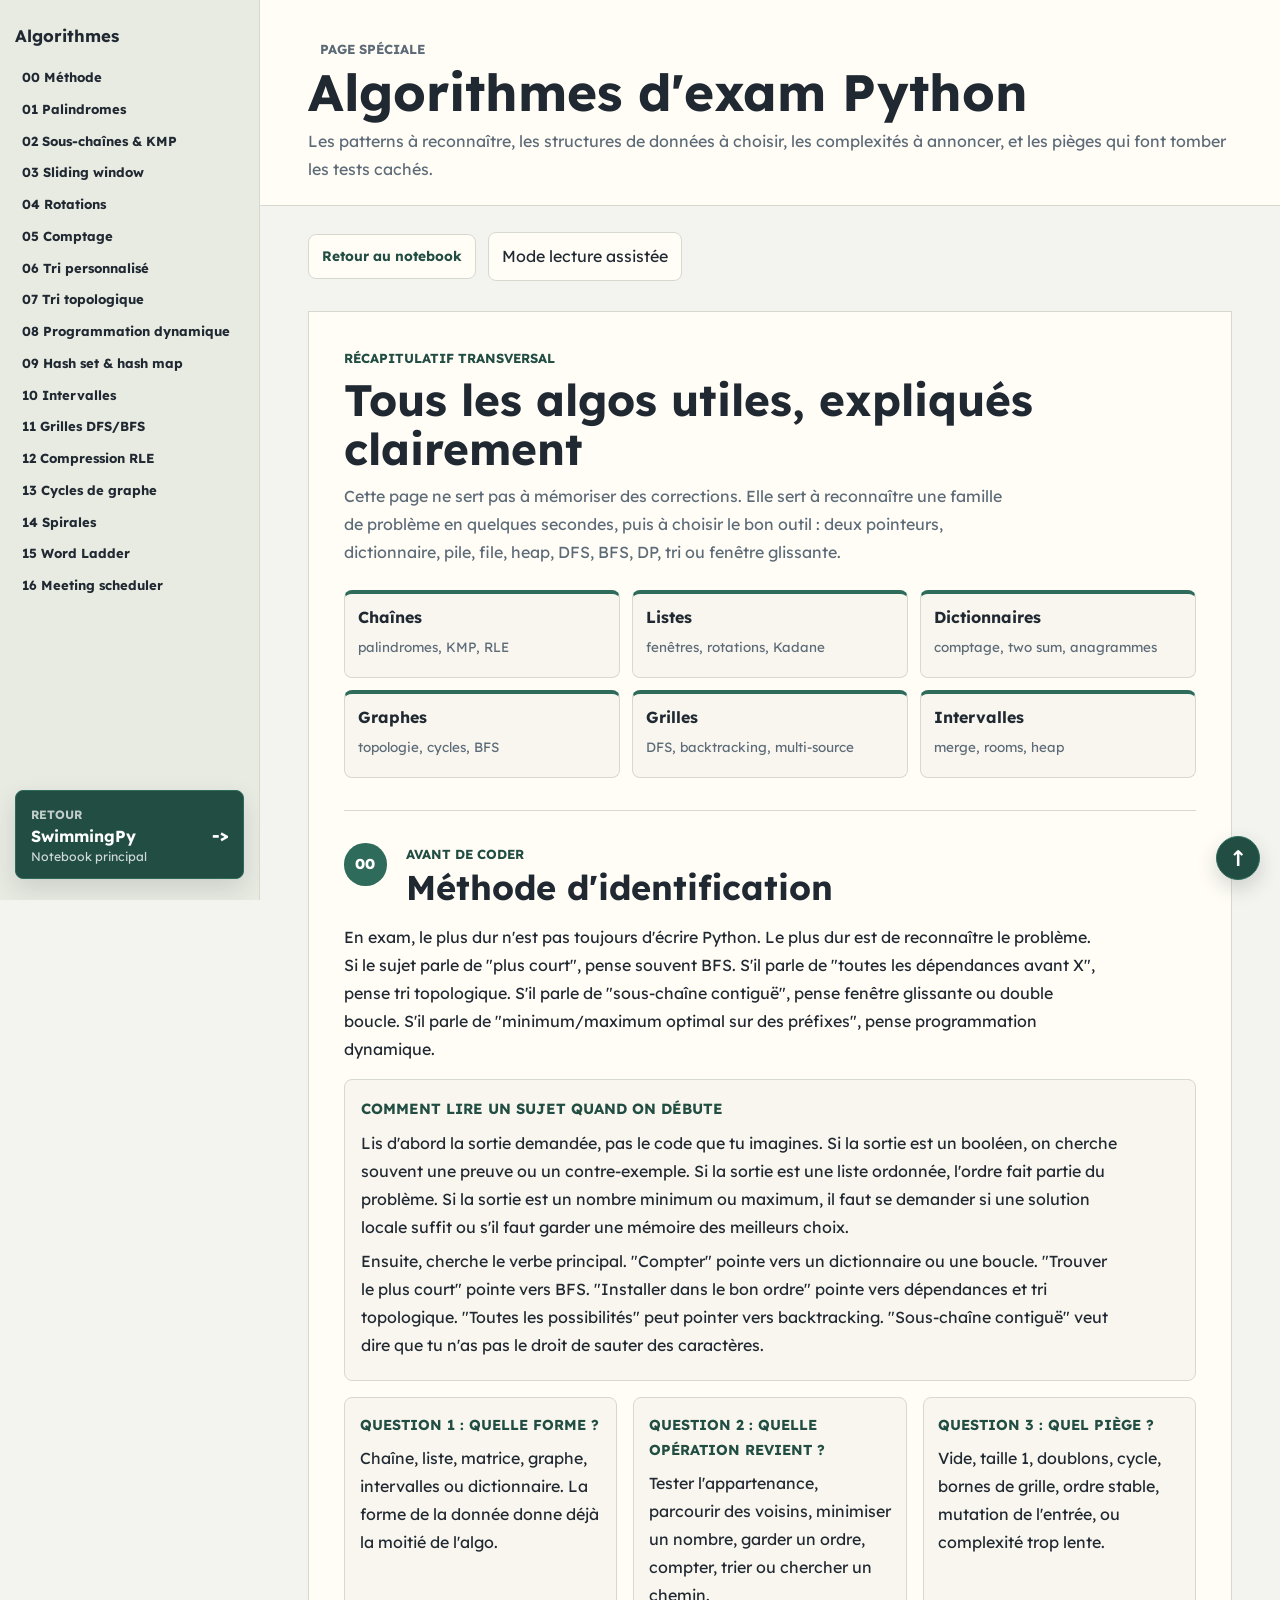
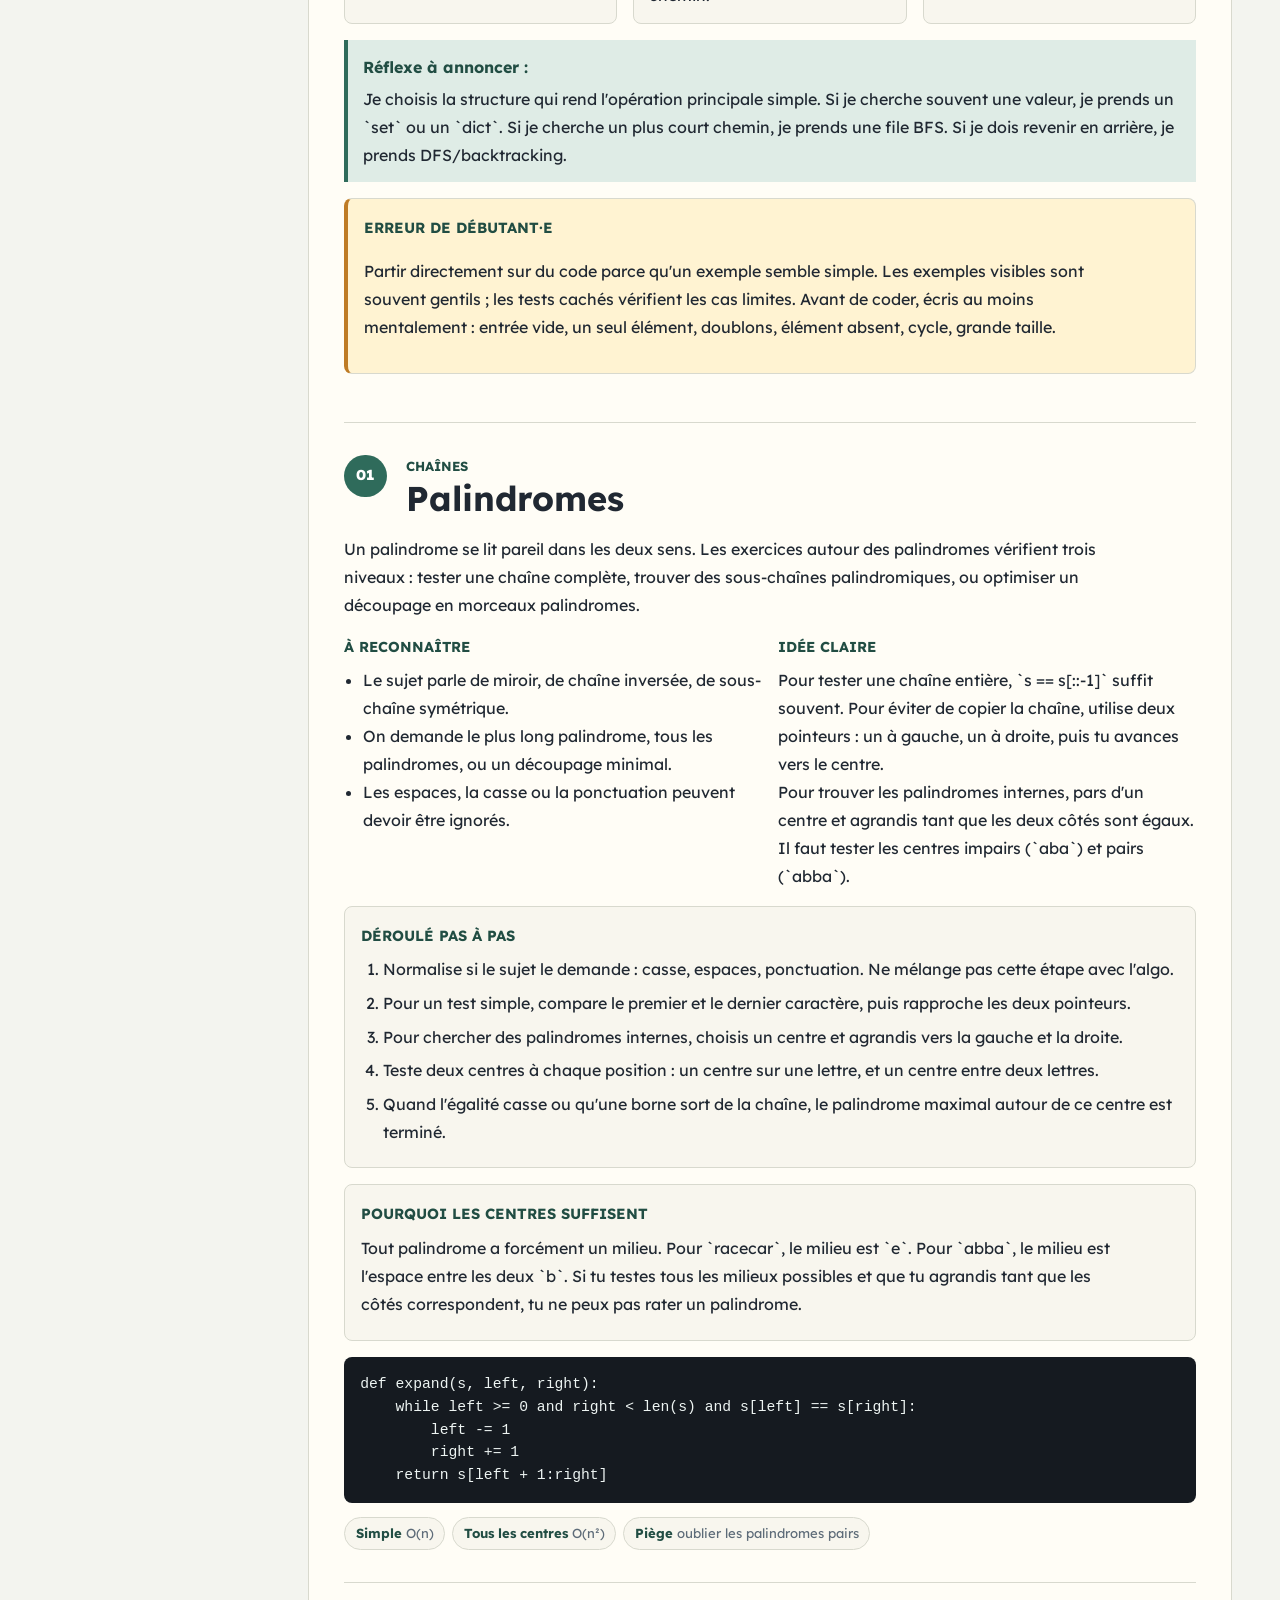
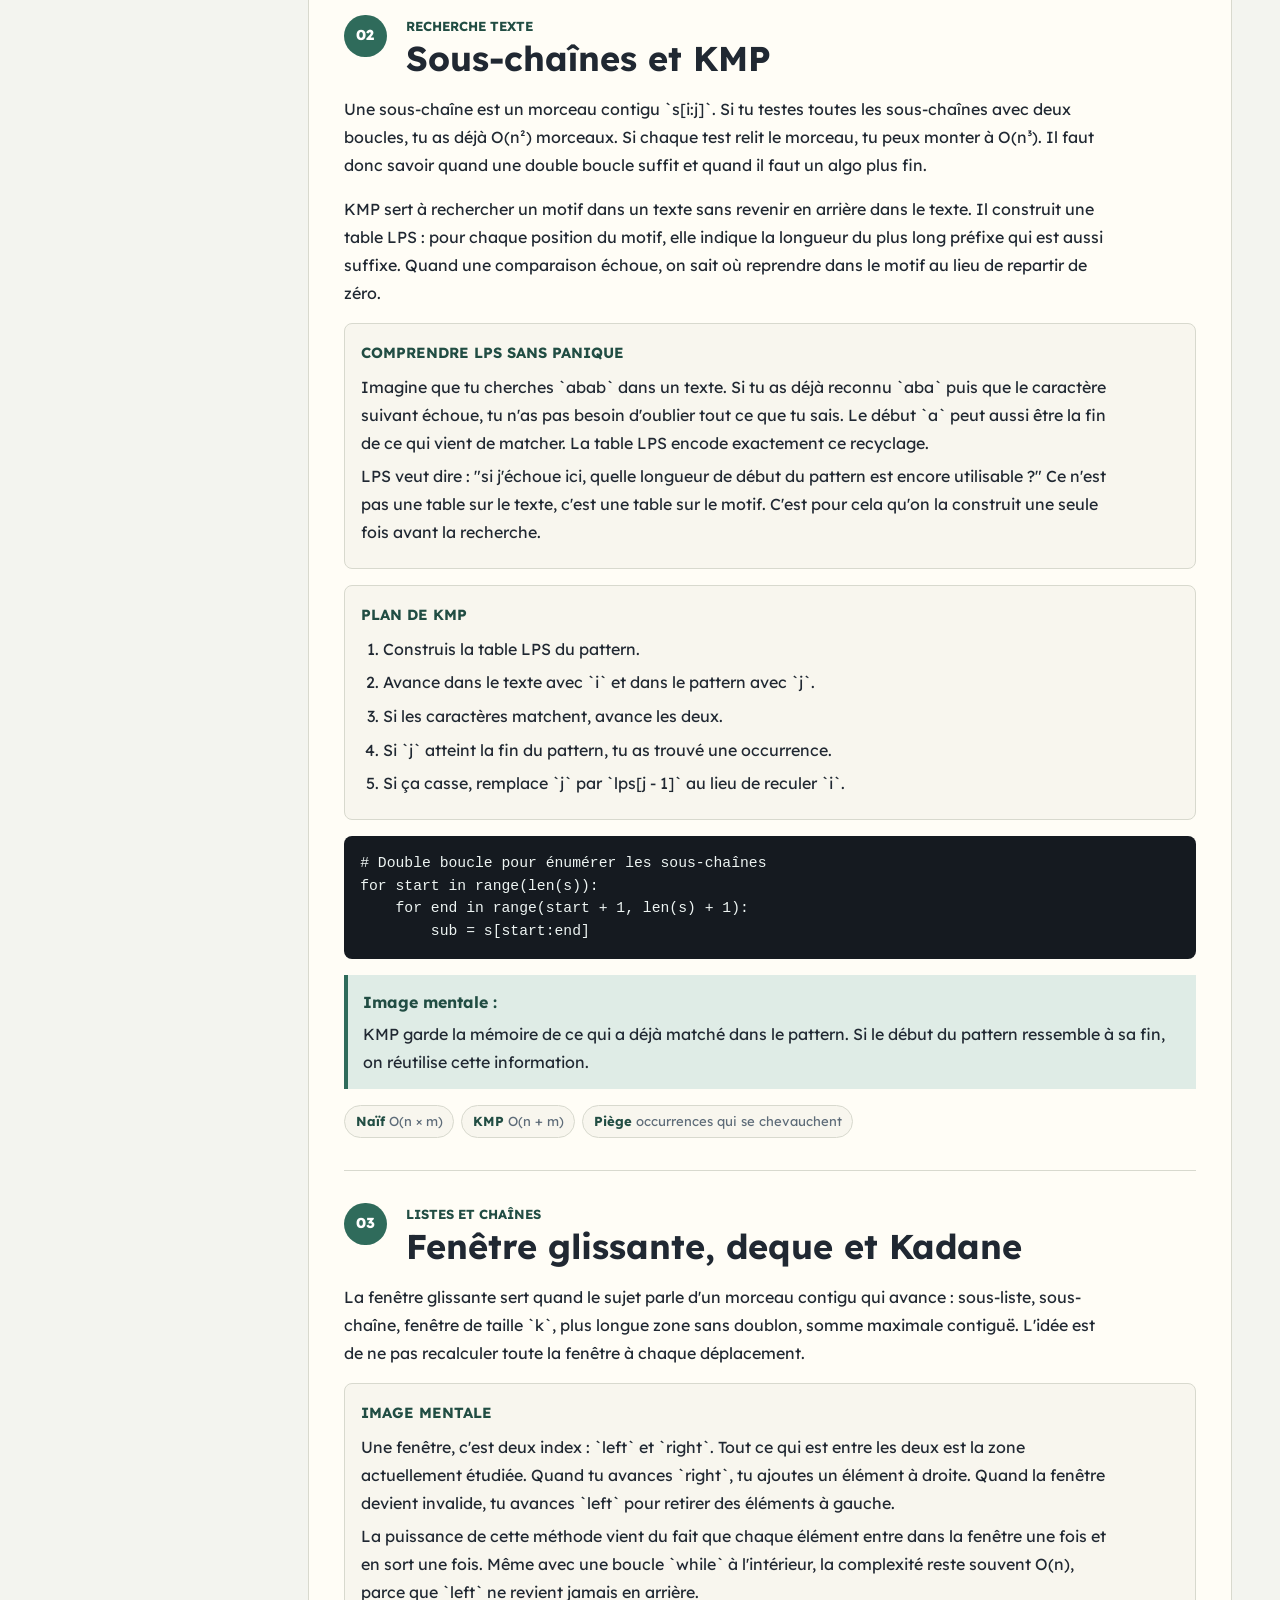
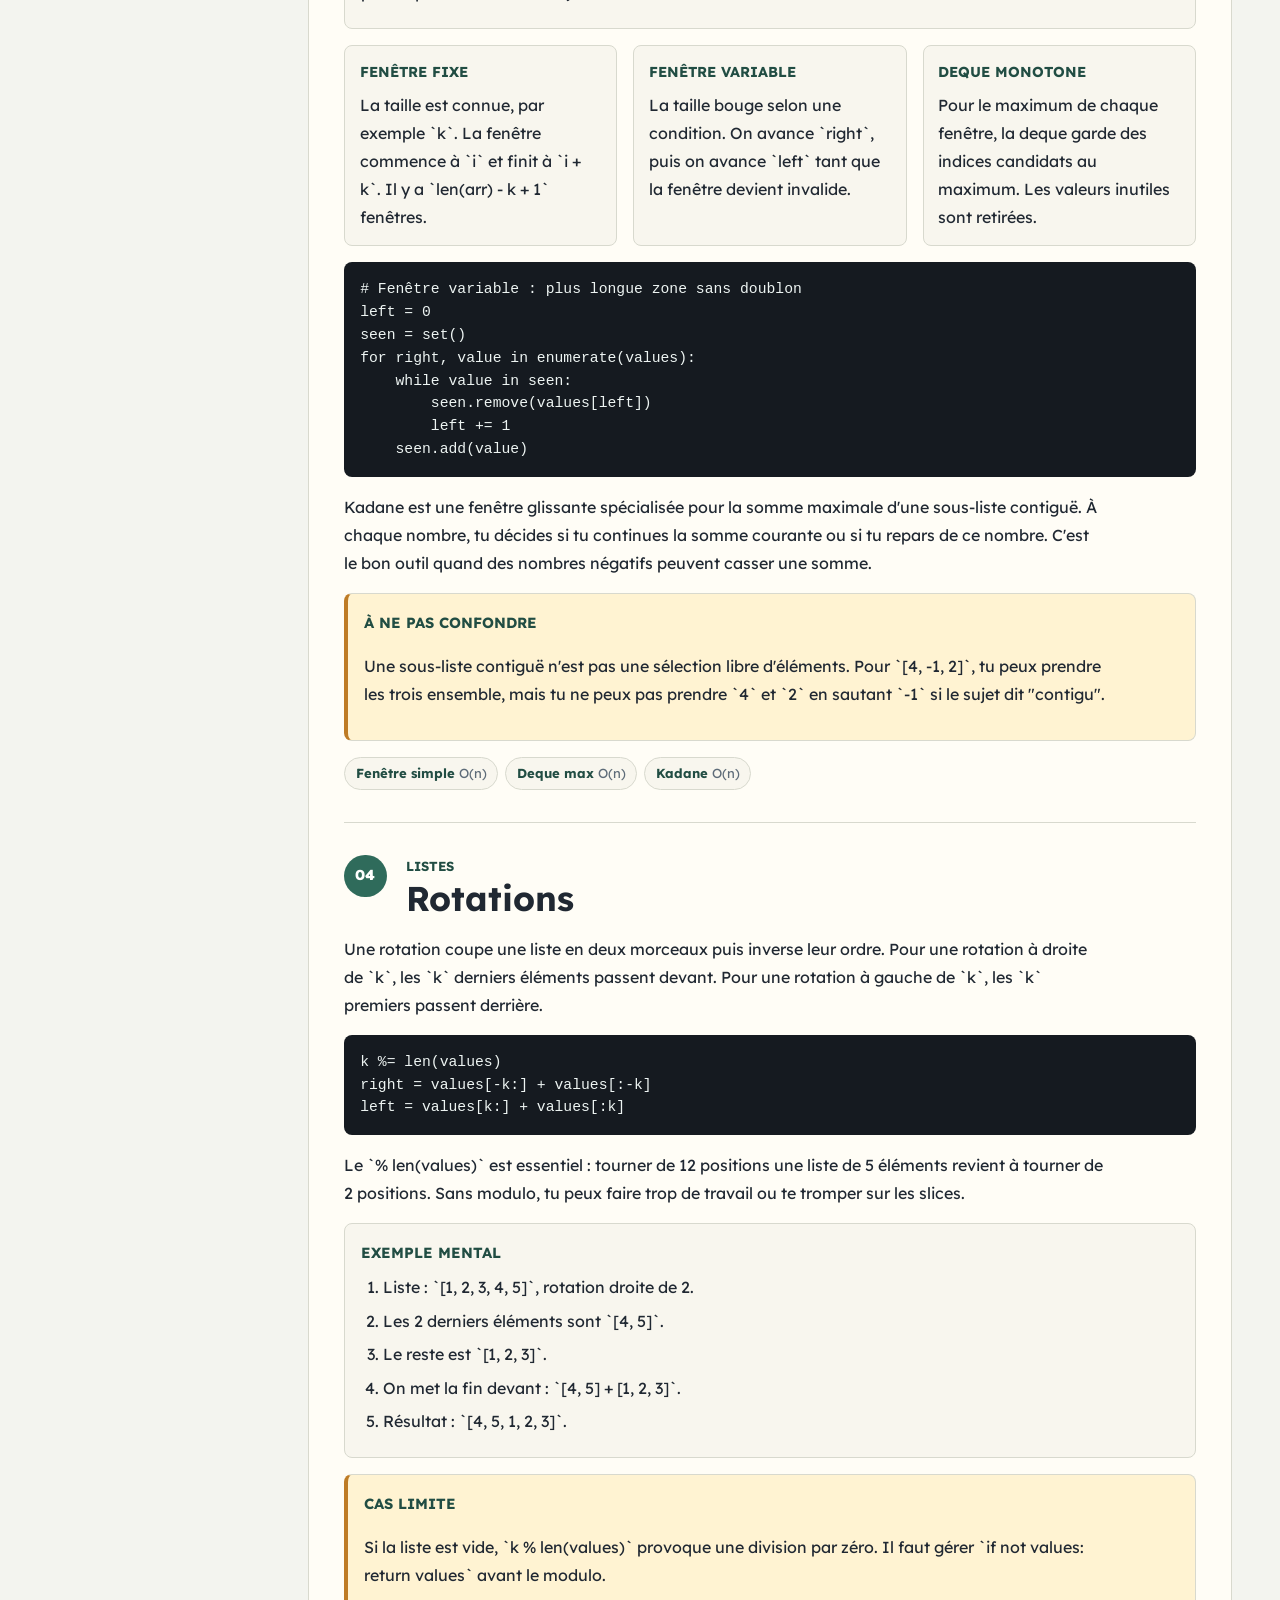
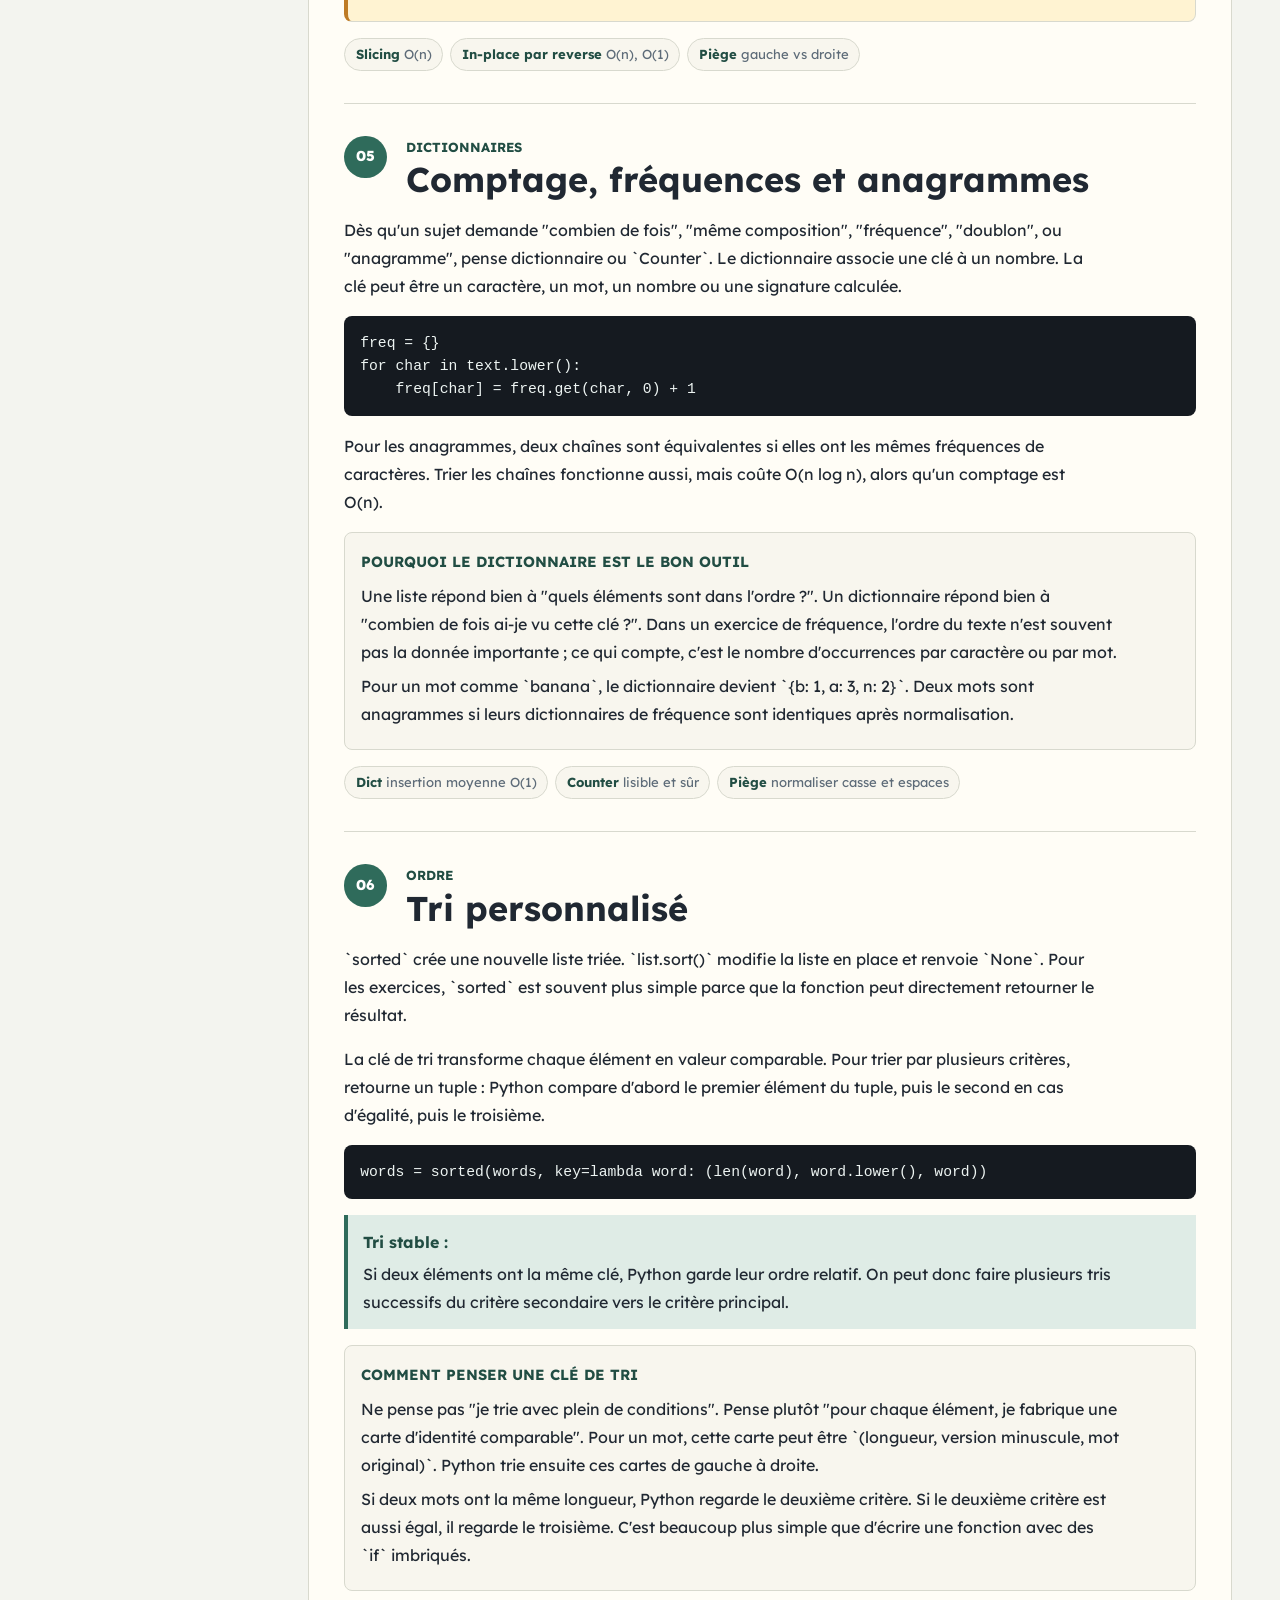
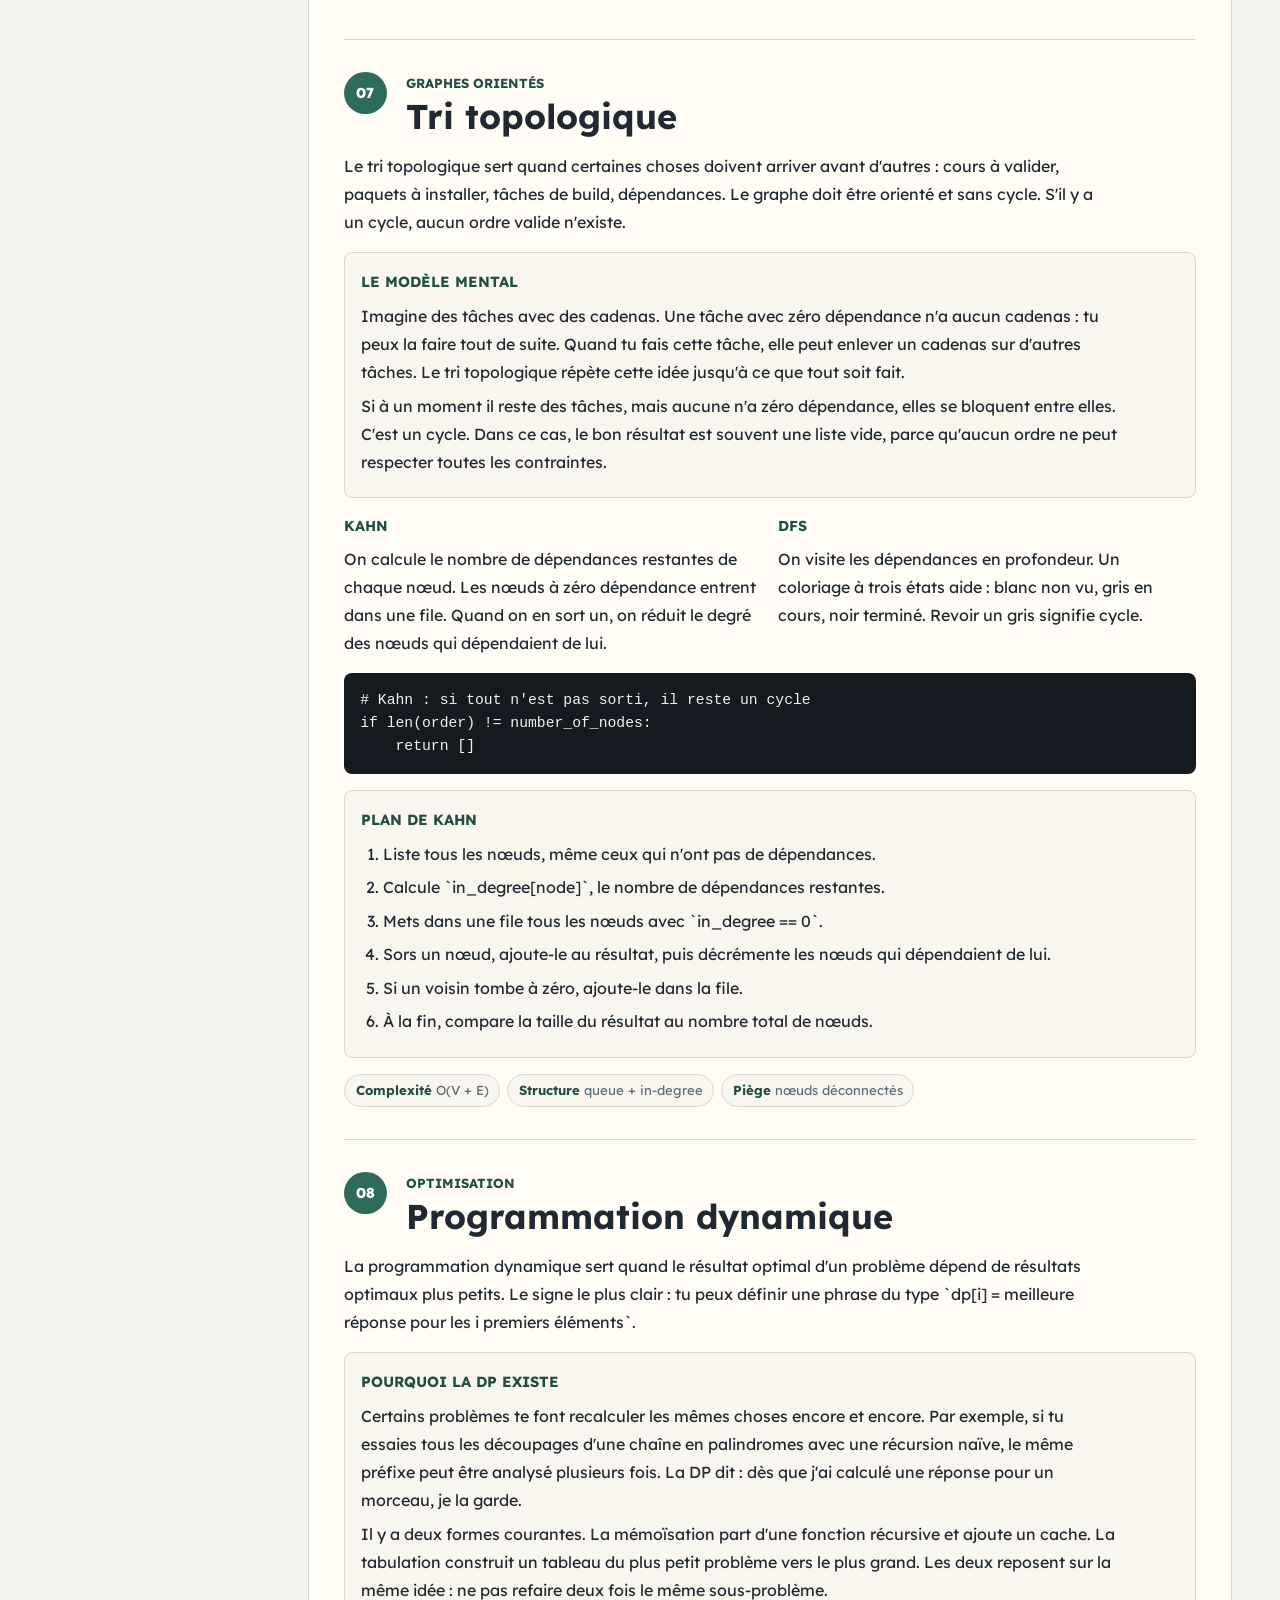
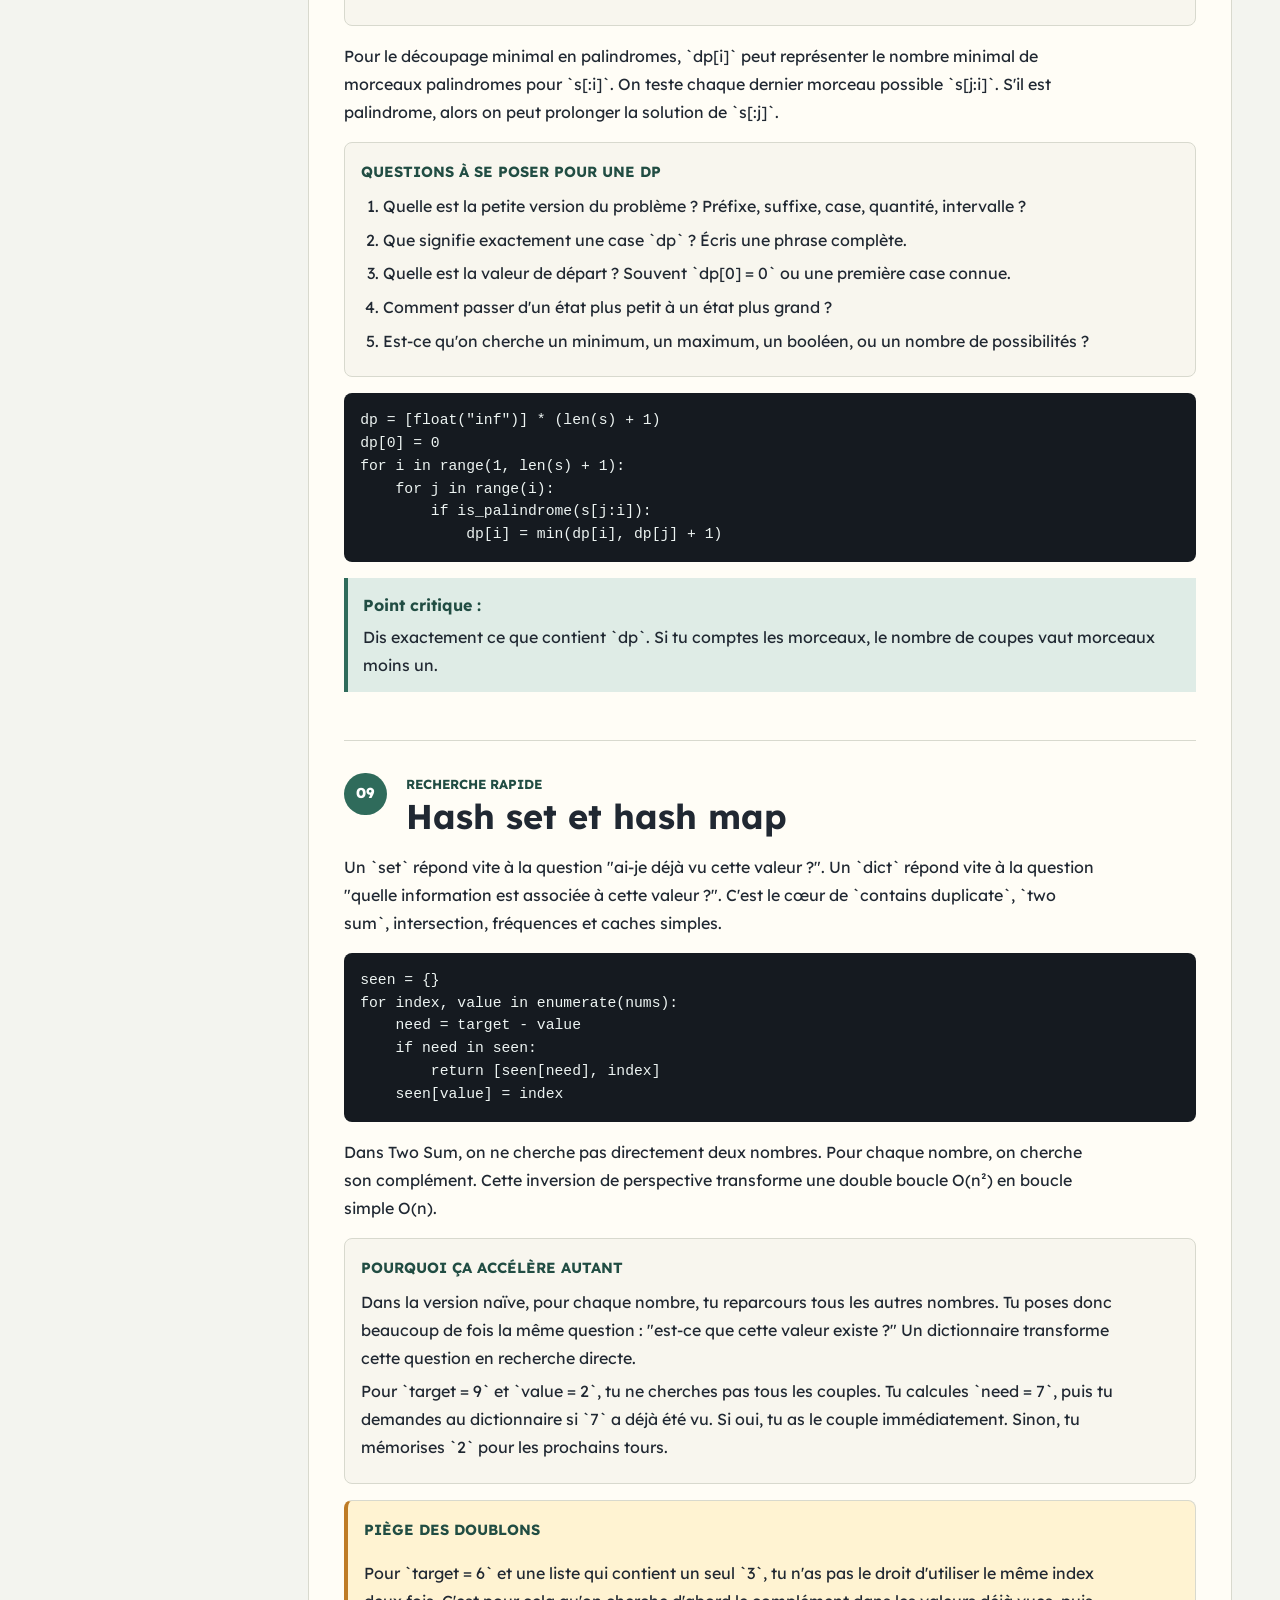
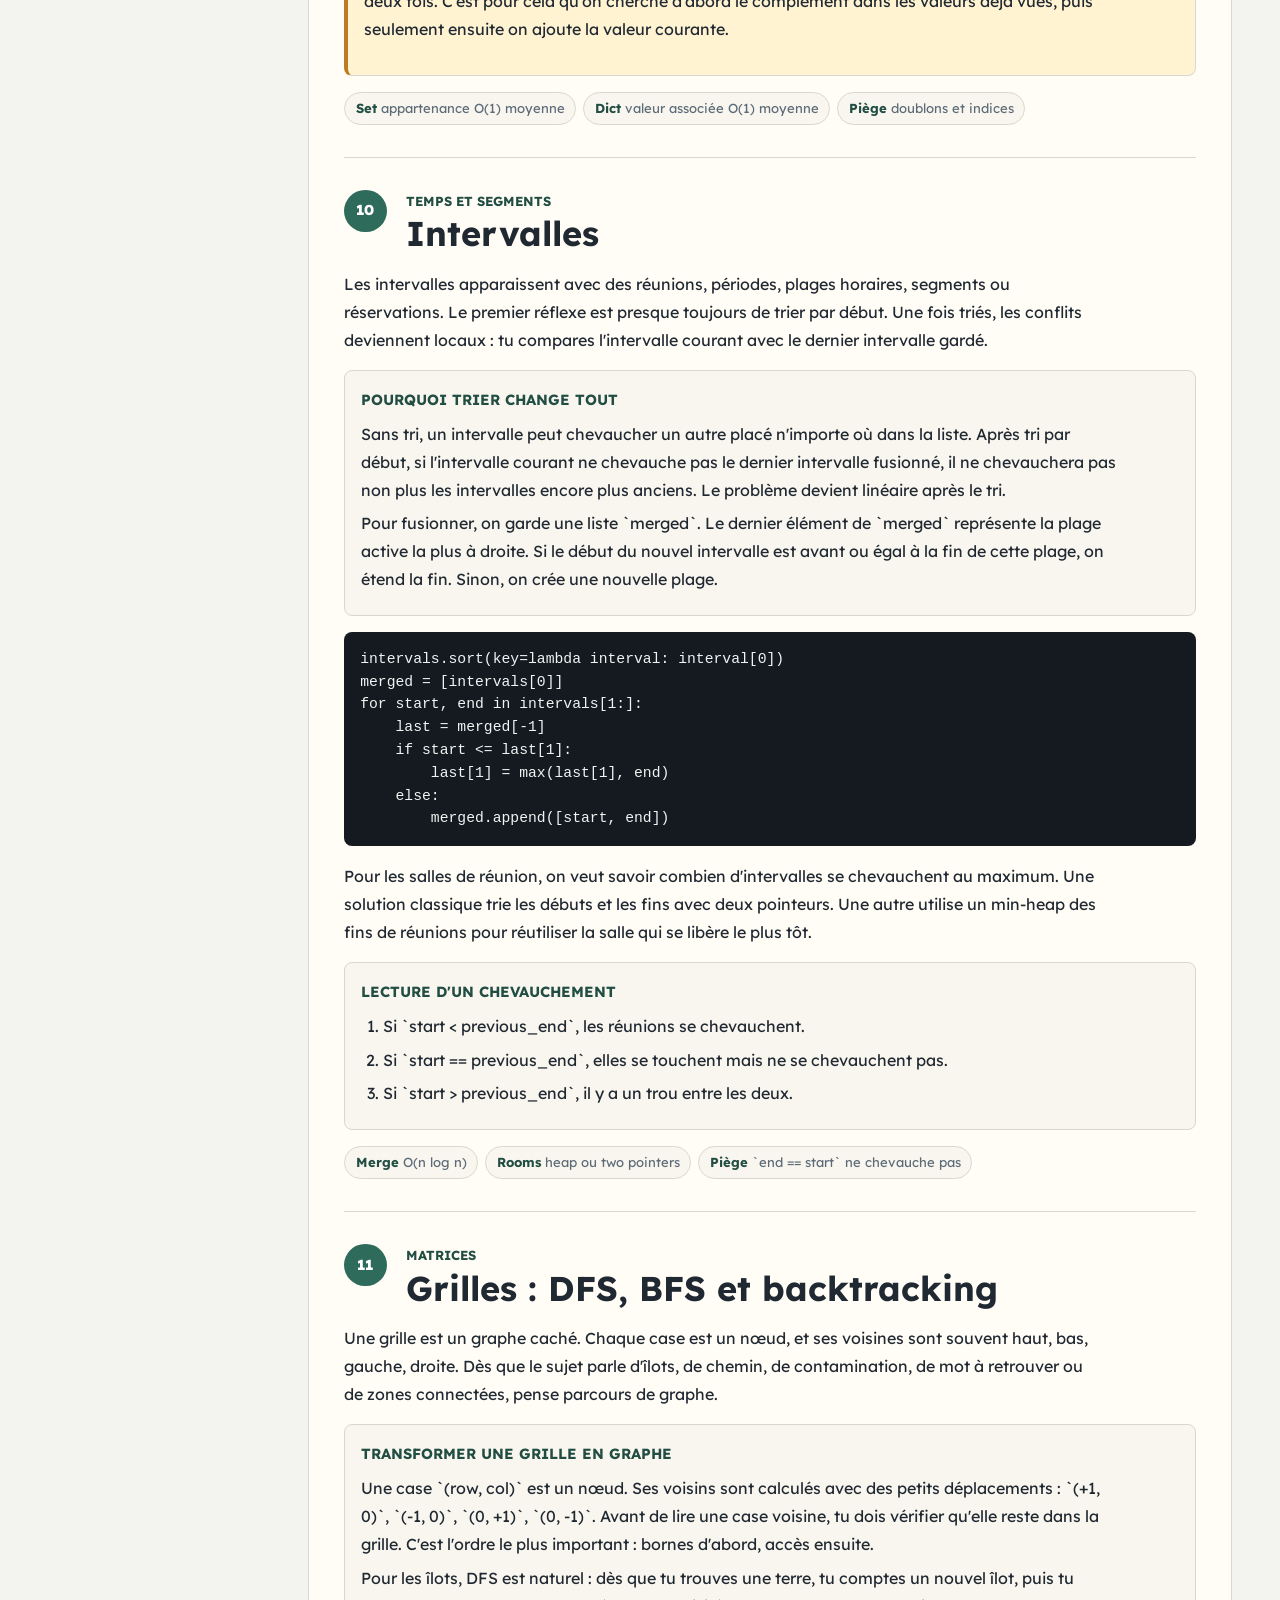
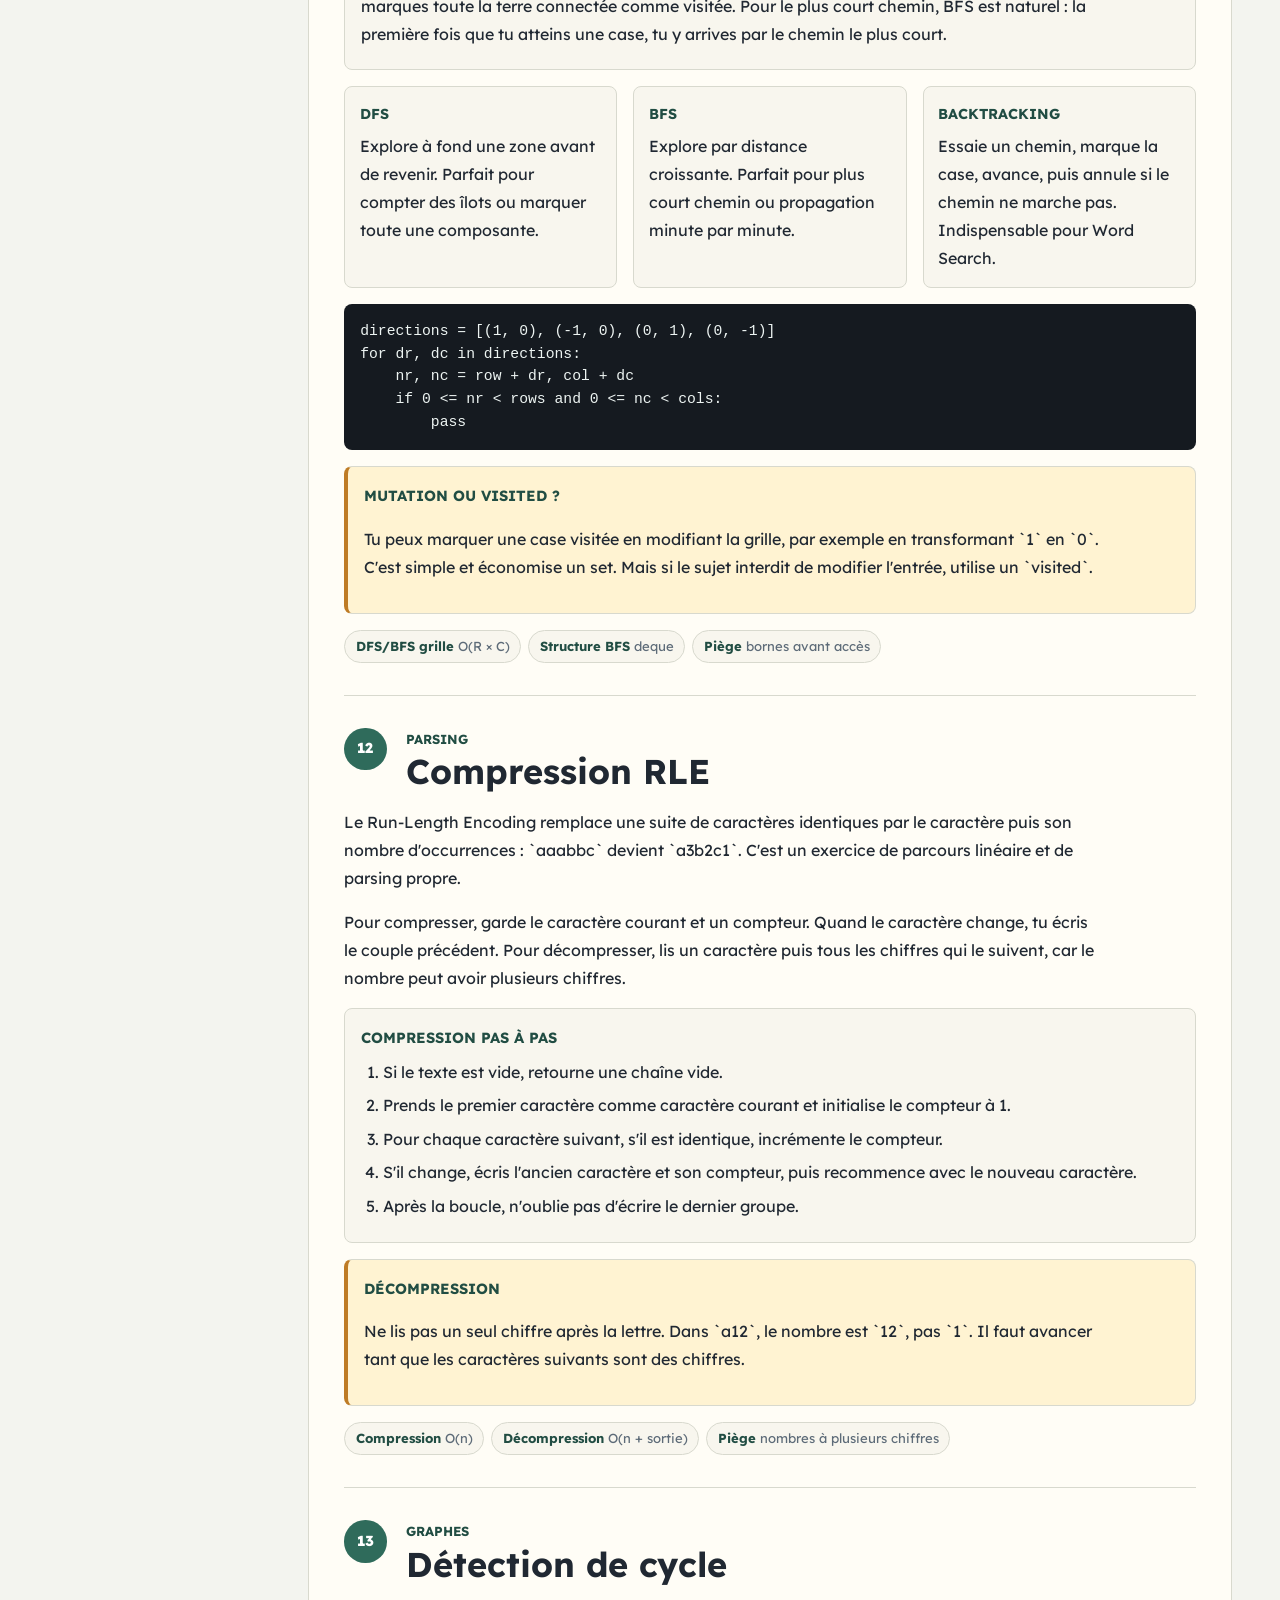
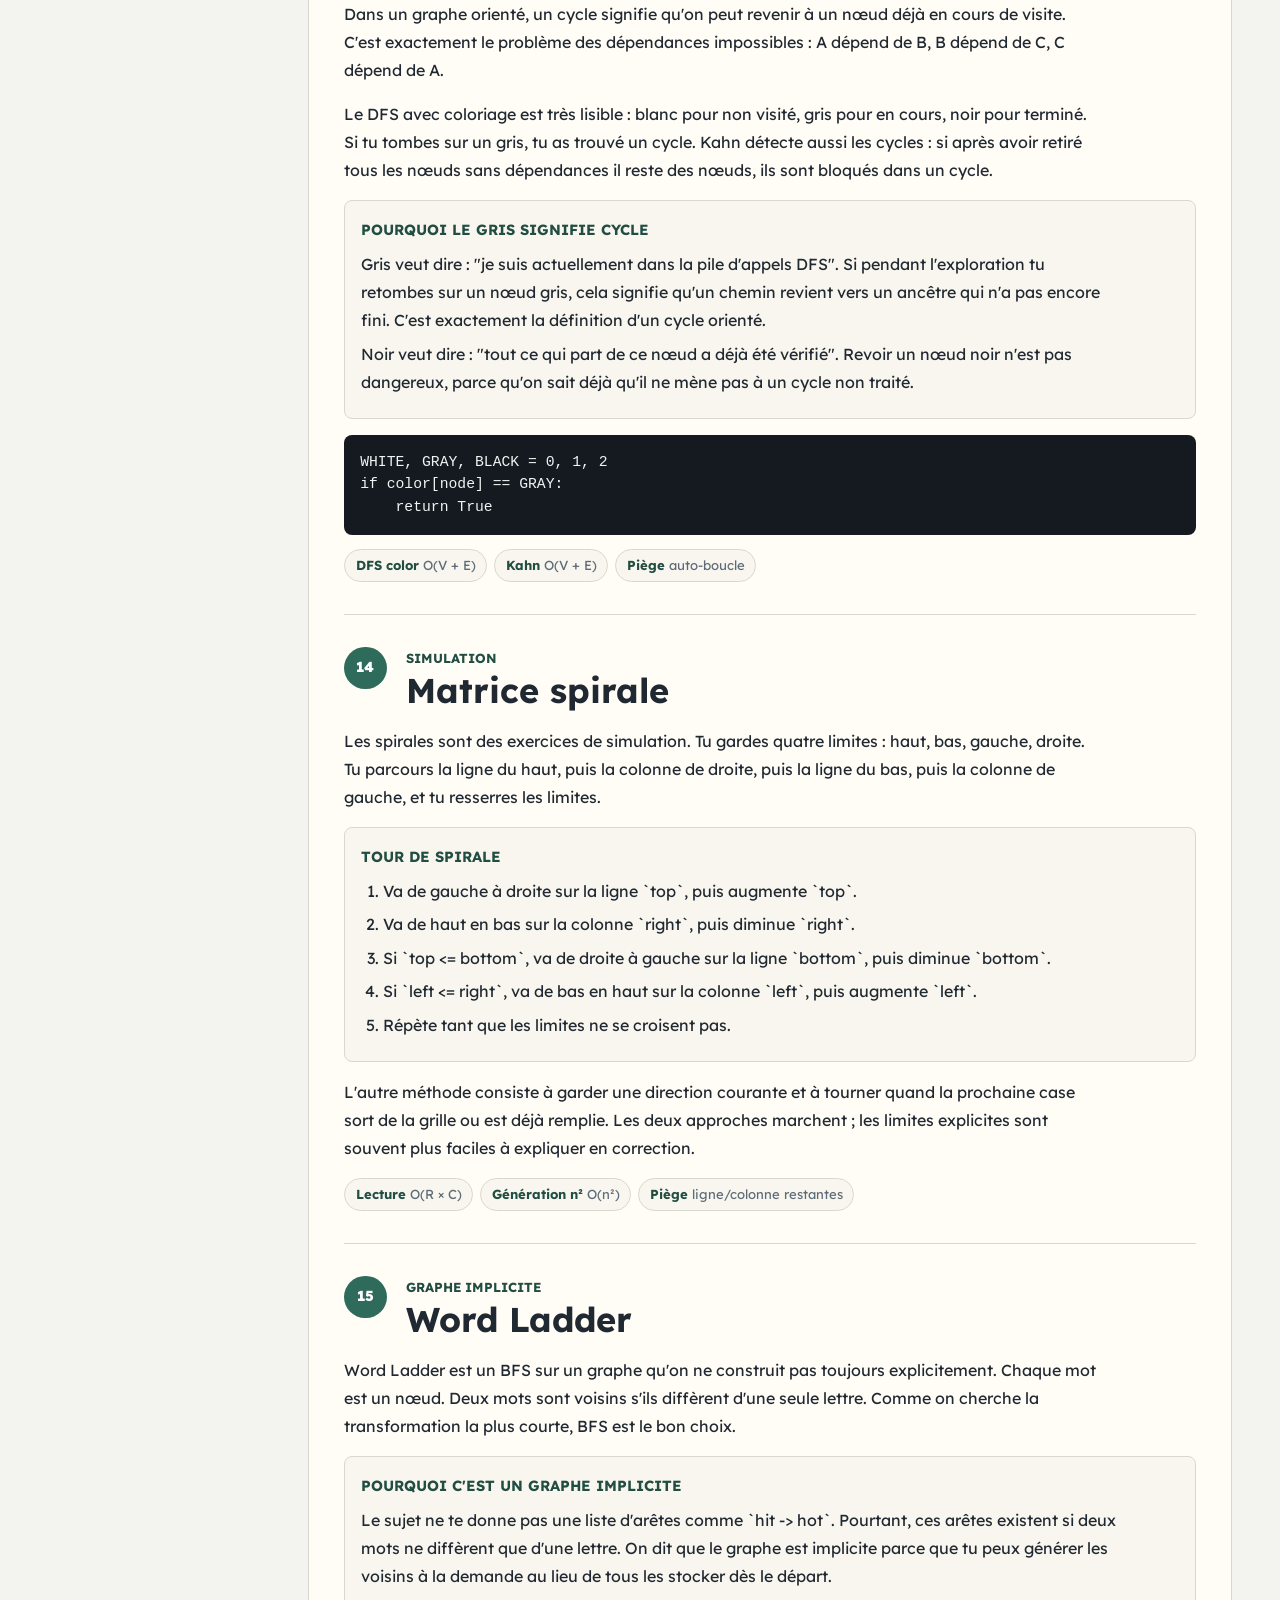
==== commit 33c52afe: "Random Commit" ====
--- a/algorithmes.html
+++ b/algorithmes.html
@@ -87,6 +87,15 @@
           <p data-reading>
             En exam, le plus dur n'est pas toujours d'écrire Python. Le plus dur est de reconnaître le problème. Si le sujet parle de "plus court", pense souvent BFS. S'il parle de "toutes les dépendances avant X", pense tri topologique. S'il parle de "sous-chaîne contiguë", pense fenêtre glissante ou double boucle. S'il parle de "minimum/maximum optimal sur des préfixes", pense programmation dynamique.
           </p>
+          <div class="algo-deep">
+            <h4>Comment lire un sujet quand on débute</h4>
+            <p data-reading>
+              Lis d'abord la sortie demandée, pas le code que tu imagines. Si la sortie est un booléen, on cherche souvent une preuve ou un contre-exemple. Si la sortie est une liste ordonnée, l'ordre fait partie du problème. Si la sortie est un nombre minimum ou maximum, il faut se demander si une solution locale suffit ou s'il faut garder une mémoire des meilleurs choix.
+            </p>
+            <p data-reading>
+              Ensuite, cherche le verbe principal. "Compter" pointe vers un dictionnaire ou une boucle. "Trouver le plus court" pointe vers BFS. "Installer dans le bon ordre" pointe vers dépendances et tri topologique. "Toutes les possibilités" peut pointer vers backtracking. "Sous-chaîne contiguë" veut dire que tu n'as pas le droit de sauter des caractères.
+            </p>
+          </div>
           <div class="algo-grid">
             <div class="algo-card">
               <h4>Question 1 : quelle forme ?</h4>
@@ -104,6 +113,12 @@
           <div class="algo-note">
             <strong>Réflexe à annoncer :</strong>
             <span data-reading>Je choisis la structure qui rend l'opération principale simple. Si je cherche souvent une valeur, je prends un `set` ou un `dict`. Si je cherche un plus court chemin, je prends une file BFS. Si je dois revenir en arrière, je prends DFS/backtracking.</span>
+          </div>
+          <div class="algo-warning">
+            <h4>Erreur de débutant·e</h4>
+            <p data-reading>
+              Partir directement sur du code parce qu'un exemple semble simple. Les exemples visibles sont souvent gentils ; les tests cachés vérifient les cas limites. Avant de coder, écris au moins mentalement : entrée vide, un seul élément, doublons, élément absent, cycle, grande taille.
+            </p>
           </div>
         </section>
 
@@ -133,6 +148,22 @@
               <p data-reading>Pour trouver les palindromes internes, pars d'un centre et agrandis tant que les deux côtés sont égaux. Il faut tester les centres impairs (`aba`) et pairs (`abba`).</p>
             </div>
           </div>
+          <div class="algo-steps">
+            <h4>Déroulé pas à pas</h4>
+            <ol>
+              <li data-reading>Normalise si le sujet le demande : casse, espaces, ponctuation. Ne mélange pas cette étape avec l'algo.</li>
+              <li data-reading>Pour un test simple, compare le premier et le dernier caractère, puis rapproche les deux pointeurs.</li>
+              <li data-reading>Pour chercher des palindromes internes, choisis un centre et agrandis vers la gauche et la droite.</li>
+              <li data-reading>Teste deux centres à chaque position : un centre sur une lettre, et un centre entre deux lettres.</li>
+              <li data-reading>Quand l'égalité casse ou qu'une borne sort de la chaîne, le palindrome maximal autour de ce centre est terminé.</li>
+            </ol>
+          </div>
+          <div class="algo-deep">
+            <h4>Pourquoi les centres suffisent</h4>
+            <p data-reading>
+              Tout palindrome a forcément un milieu. Pour `racecar`, le milieu est `e`. Pour `abba`, le milieu est l'espace entre les deux `b`. Si tu testes tous les milieux possibles et que tu agrandis tant que les côtés correspondent, tu ne peux pas rater un palindrome.
+            </p>
+          </div>
           <pre><code>def expand(s, left, right):
     while left >= 0 and right < len(s) and s[left] == s[right]:
         left -= 1
@@ -159,6 +190,25 @@
           <p data-reading>
             KMP sert à rechercher un motif dans un texte sans revenir en arrière dans le texte. Il construit une table LPS : pour chaque position du motif, elle indique la longueur du plus long préfixe qui est aussi suffixe. Quand une comparaison échoue, on sait où reprendre dans le motif au lieu de repartir de zéro.
           </p>
+          <div class="algo-deep">
+            <h4>Comprendre LPS sans panique</h4>
+            <p data-reading>
+              Imagine que tu cherches `abab` dans un texte. Si tu as déjà reconnu `aba` puis que le caractère suivant échoue, tu n'as pas besoin d'oublier tout ce que tu sais. Le début `a` peut aussi être la fin de ce qui vient de matcher. La table LPS encode exactement ce recyclage.
+            </p>
+            <p data-reading>
+              LPS veut dire : "si j'échoue ici, quelle longueur de début du pattern est encore utilisable ?" Ce n'est pas une table sur le texte, c'est une table sur le motif. C'est pour cela qu'on la construit une seule fois avant la recherche.
+            </p>
+          </div>
+          <div class="algo-steps">
+            <h4>Plan de KMP</h4>
+            <ol>
+              <li data-reading>Construis la table LPS du pattern.</li>
+              <li data-reading>Avance dans le texte avec `i` et dans le pattern avec `j`.</li>
+              <li data-reading>Si les caractères matchent, avance les deux.</li>
+              <li data-reading>Si `j` atteint la fin du pattern, tu as trouvé une occurrence.</li>
+              <li data-reading>Si ça casse, remplace `j` par `lps[j - 1]` au lieu de reculer `i`.</li>
+            </ol>
+          </div>
           <pre><code># Double boucle pour énumérer les sous-chaînes
 for start in range(len(s)):
     for end in range(start + 1, len(s) + 1):
@@ -185,6 +235,15 @@
           <p data-reading>
             La fenêtre glissante sert quand le sujet parle d'un morceau contigu qui avance : sous-liste, sous-chaîne, fenêtre de taille `k`, plus longue zone sans doublon, somme maximale contiguë. L'idée est de ne pas recalculer toute la fenêtre à chaque déplacement.
           </p>
+          <div class="algo-deep">
+            <h4>Image mentale</h4>
+            <p data-reading>
+              Une fenêtre, c'est deux index : `left` et `right`. Tout ce qui est entre les deux est la zone actuellement étudiée. Quand tu avances `right`, tu ajoutes un élément à droite. Quand la fenêtre devient invalide, tu avances `left` pour retirer des éléments à gauche.
+            </p>
+            <p data-reading>
+              La puissance de cette méthode vient du fait que chaque élément entre dans la fenêtre une fois et en sort une fois. Même avec une boucle `while` à l'intérieur, la complexité reste souvent O(n), parce que `left` ne revient jamais en arrière.
+            </p>
+          </div>
           <div class="algo-grid">
             <div class="algo-card">
               <h4>Fenêtre fixe</h4>
@@ -210,6 +269,12 @@
           <p data-reading>
             Kadane est une fenêtre glissante spécialisée pour la somme maximale d'une sous-liste contiguë. À chaque nombre, tu décides si tu continues la somme courante ou si tu repars de ce nombre. C'est le bon outil quand des nombres négatifs peuvent casser une somme.
           </p>
+          <div class="algo-warning">
+            <h4>À ne pas confondre</h4>
+            <p data-reading>
+              Une sous-liste contiguë n'est pas une sélection libre d'éléments. Pour `[4, -1, 2]`, tu peux prendre les trois ensemble, mais tu ne peux pas prendre `4` et `2` en sautant `-1` si le sujet dit "contigu".
+            </p>
+          </div>
           <div class="algo-facts">
             <span><strong>Fenêtre simple</strong> O(n)</span>
             <span><strong>Deque max</strong> O(n)</span>
@@ -234,6 +299,22 @@
           <p data-reading>
             Le `% len(values)` est essentiel : tourner de 12 positions une liste de 5 éléments revient à tourner de 2 positions. Sans modulo, tu peux faire trop de travail ou te tromper sur les slices.
           </p>
+          <div class="algo-steps">
+            <h4>Exemple mental</h4>
+            <ol>
+              <li data-reading>Liste : `[1, 2, 3, 4, 5]`, rotation droite de 2.</li>
+              <li data-reading>Les 2 derniers éléments sont `[4, 5]`.</li>
+              <li data-reading>Le reste est `[1, 2, 3]`.</li>
+              <li data-reading>On met la fin devant : `[4, 5] + [1, 2, 3]`.</li>
+              <li data-reading>Résultat : `[4, 5, 1, 2, 3]`.</li>
+            </ol>
+          </div>
+          <div class="algo-warning">
+            <h4>Cas limite</h4>
+            <p data-reading>
+              Si la liste est vide, `k % len(values)` provoque une division par zéro. Il faut gérer `if not values: return values` avant le modulo.
+            </p>
+          </div>
           <div class="algo-facts">
             <span><strong>Slicing</strong> O(n)</span>
             <span><strong>In-place par reverse</strong> O(n), O(1)</span>
@@ -258,6 +339,15 @@
           <p data-reading>
             Pour les anagrammes, deux chaînes sont équivalentes si elles ont les mêmes fréquences de caractères. Trier les chaînes fonctionne aussi, mais coûte O(n log n), alors qu'un comptage est O(n).
           </p>
+          <div class="algo-deep">
+            <h4>Pourquoi le dictionnaire est le bon outil</h4>
+            <p data-reading>
+              Une liste répond bien à "quels éléments sont dans l'ordre ?". Un dictionnaire répond bien à "combien de fois ai-je vu cette clé ?". Dans un exercice de fréquence, l'ordre du texte n'est souvent pas la donnée importante ; ce qui compte, c'est le nombre d'occurrences par caractère ou par mot.
+            </p>
+            <p data-reading>
+              Pour un mot comme `banana`, le dictionnaire devient `{b: 1, a: 3, n: 2}`. Deux mots sont anagrammes si leurs dictionnaires de fréquence sont identiques après normalisation.
+            </p>
+          </div>
           <div class="algo-facts">
             <span><strong>Dict</strong> insertion moyenne O(1)</span>
             <span><strong>Counter</strong> lisible et sûr</span>
@@ -284,6 +374,15 @@
             <strong>Tri stable :</strong>
             <span data-reading>Si deux éléments ont la même clé, Python garde leur ordre relatif. On peut donc faire plusieurs tris successifs du critère secondaire vers le critère principal.</span>
           </div>
+          <div class="algo-deep">
+            <h4>Comment penser une clé de tri</h4>
+            <p data-reading>
+              Ne pense pas "je trie avec plein de conditions". Pense plutôt "pour chaque élément, je fabrique une carte d'identité comparable". Pour un mot, cette carte peut être `(longueur, version minuscule, mot original)`. Python trie ensuite ces cartes de gauche à droite.
+            </p>
+            <p data-reading>
+              Si deux mots ont la même longueur, Python regarde le deuxième critère. Si le deuxième critère est aussi égal, il regarde le troisième. C'est beaucoup plus simple que d'écrire une fonction avec des `if` imbriqués.
+            </p>
+          </div>
         </section>
 
         <section id="topological-sort" class="algo-section">
@@ -297,6 +396,15 @@
           <p data-reading>
             Le tri topologique sert quand certaines choses doivent arriver avant d'autres : cours à valider, paquets à installer, tâches de build, dépendances. Le graphe doit être orienté et sans cycle. S'il y a un cycle, aucun ordre valide n'existe.
           </p>
+          <div class="algo-deep">
+            <h4>Le modèle mental</h4>
+            <p data-reading>
+              Imagine des tâches avec des cadenas. Une tâche avec zéro dépendance n'a aucun cadenas : tu peux la faire tout de suite. Quand tu fais cette tâche, elle peut enlever un cadenas sur d'autres tâches. Le tri topologique répète cette idée jusqu'à ce que tout soit fait.
+            </p>
+            <p data-reading>
+              Si à un moment il reste des tâches, mais aucune n'a zéro dépendance, elles se bloquent entre elles. C'est un cycle. Dans ce cas, le bon résultat est souvent une liste vide, parce qu'aucun ordre ne peut respecter toutes les contraintes.
+            </p>
+          </div>
           <div class="algo-columns">
             <div>
               <h4>Kahn</h4>
@@ -310,6 +418,17 @@
           <pre><code># Kahn : si tout n'est pas sorti, il reste un cycle
 if len(order) != number_of_nodes:
     return []</code></pre>
+          <div class="algo-steps">
+            <h4>Plan de Kahn</h4>
+            <ol>
+              <li data-reading>Liste tous les nœuds, même ceux qui n'ont pas de dépendances.</li>
+              <li data-reading>Calcule `in_degree[node]`, le nombre de dépendances restantes.</li>
+              <li data-reading>Mets dans une file tous les nœuds avec `in_degree == 0`.</li>
+              <li data-reading>Sors un nœud, ajoute-le au résultat, puis décrémente les nœuds qui dépendaient de lui.</li>
+              <li data-reading>Si un voisin tombe à zéro, ajoute-le dans la file.</li>
+              <li data-reading>À la fin, compare la taille du résultat au nombre total de nœuds.</li>
+            </ol>
+          </div>
           <div class="algo-facts">
             <span><strong>Complexité</strong> O(V + E)</span>
             <span><strong>Structure</strong> queue + in-degree</span>
@@ -328,9 +447,28 @@
           <p data-reading>
             La programmation dynamique sert quand le résultat optimal d'un problème dépend de résultats optimaux plus petits. Le signe le plus clair : tu peux définir une phrase du type `dp[i] = meilleure réponse pour les i premiers éléments`.
           </p>
+          <div class="algo-deep">
+            <h4>Pourquoi la DP existe</h4>
+            <p data-reading>
+              Certains problèmes te font recalculer les mêmes choses encore et encore. Par exemple, si tu essaies tous les découpages d'une chaîne en palindromes avec une récursion naïve, le même préfixe peut être analysé plusieurs fois. La DP dit : dès que j'ai calculé une réponse pour un morceau, je la garde.
+            </p>
+            <p data-reading>
+              Il y a deux formes courantes. La mémoïsation part d'une fonction récursive et ajoute un cache. La tabulation construit un tableau du plus petit problème vers le plus grand. Les deux reposent sur la même idée : ne pas refaire deux fois le même sous-problème.
+            </p>
+          </div>
           <p data-reading>
             Pour le découpage minimal en palindromes, `dp[i]` peut représenter le nombre minimal de morceaux palindromes pour `s[:i]`. On teste chaque dernier morceau possible `s[j:i]`. S'il est palindrome, alors on peut prolonger la solution de `s[:j]`.
           </p>
+          <div class="algo-steps">
+            <h4>Questions à se poser pour une DP</h4>
+            <ol>
+              <li data-reading>Quelle est la petite version du problème ? Préfixe, suffixe, case, quantité, intervalle ?</li>
+              <li data-reading>Que signifie exactement une case `dp` ? Écris une phrase complète.</li>
+              <li data-reading>Quelle est la valeur de départ ? Souvent `dp[0] = 0` ou une première case connue.</li>
+              <li data-reading>Comment passer d'un état plus petit à un état plus grand ?</li>
+              <li data-reading>Est-ce qu'on cherche un minimum, un maximum, un booléen, ou un nombre de possibilités ?</li>
+            </ol>
+          </div>
           <pre><code>dp = [float("inf")] * (len(s) + 1)
 dp[0] = 0
 for i in range(1, len(s) + 1):
@@ -363,6 +501,21 @@
           <p data-reading>
             Dans Two Sum, on ne cherche pas directement deux nombres. Pour chaque nombre, on cherche son complément. Cette inversion de perspective transforme une double boucle O(n²) en boucle simple O(n).
           </p>
+          <div class="algo-deep">
+            <h4>Pourquoi ça accélère autant</h4>
+            <p data-reading>
+              Dans la version naïve, pour chaque nombre, tu reparcours tous les autres nombres. Tu poses donc beaucoup de fois la même question : "est-ce que cette valeur existe ?" Un dictionnaire transforme cette question en recherche directe.
+            </p>
+            <p data-reading>
+              Pour `target = 9` et `value = 2`, tu ne cherches pas tous les couples. Tu calcules `need = 7`, puis tu demandes au dictionnaire si `7` a déjà été vu. Si oui, tu as le couple immédiatement. Sinon, tu mémorises `2` pour les prochains tours.
+            </p>
+          </div>
+          <div class="algo-warning">
+            <h4>Piège des doublons</h4>
+            <p data-reading>
+              Pour `target = 6` et une liste qui contient un seul `3`, tu n'as pas le droit d'utiliser le même index deux fois. C'est pour cela qu'on cherche d'abord le complément dans les valeurs déjà vues, puis seulement ensuite on ajoute la valeur courante.
+            </p>
+          </div>
           <div class="algo-facts">
             <span><strong>Set</strong> appartenance O(1) moyenne</span>
             <span><strong>Dict</strong> valeur associée O(1) moyenne</span>
@@ -381,6 +534,15 @@
           <p data-reading>
             Les intervalles apparaissent avec des réunions, périodes, plages horaires, segments ou réservations. Le premier réflexe est presque toujours de trier par début. Une fois triés, les conflits deviennent locaux : tu compares l'intervalle courant avec le dernier intervalle gardé.
           </p>
+          <div class="algo-deep">
+            <h4>Pourquoi trier change tout</h4>
+            <p data-reading>
+              Sans tri, un intervalle peut chevaucher un autre placé n'importe où dans la liste. Après tri par début, si l'intervalle courant ne chevauche pas le dernier intervalle fusionné, il ne chevauchera pas non plus les intervalles encore plus anciens. Le problème devient linéaire après le tri.
+            </p>
+            <p data-reading>
+              Pour fusionner, on garde une liste `merged`. Le dernier élément de `merged` représente la plage active la plus à droite. Si le début du nouvel intervalle est avant ou égal à la fin de cette plage, on étend la fin. Sinon, on crée une nouvelle plage.
+            </p>
+          </div>
           <pre><code>intervals.sort(key=lambda interval: interval[0])
 merged = [intervals[0]]
 for start, end in intervals[1:]:
@@ -392,6 +554,14 @@
           <p data-reading>
             Pour les salles de réunion, on veut savoir combien d'intervalles se chevauchent au maximum. Une solution classique trie les débuts et les fins avec deux pointeurs. Une autre utilise un min-heap des fins de réunions pour réutiliser la salle qui se libère le plus tôt.
           </p>
+          <div class="algo-steps">
+            <h4>Lecture d'un chevauchement</h4>
+            <ol>
+              <li data-reading>Si `start < previous_end`, les réunions se chevauchent.</li>
+              <li data-reading>Si `start == previous_end`, elles se touchent mais ne se chevauchent pas.</li>
+              <li data-reading>Si `start > previous_end`, il y a un trou entre les deux.</li>
+            </ol>
+          </div>
           <div class="algo-facts">
             <span><strong>Merge</strong> O(n log n)</span>
             <span><strong>Rooms</strong> heap ou two pointers</span>
@@ -410,6 +580,15 @@
           <p data-reading>
             Une grille est un graphe caché. Chaque case est un nœud, et ses voisines sont souvent haut, bas, gauche, droite. Dès que le sujet parle d'îlots, de chemin, de contamination, de mot à retrouver ou de zones connectées, pense parcours de graphe.
           </p>
+          <div class="algo-deep">
+            <h4>Transformer une grille en graphe</h4>
+            <p data-reading>
+              Une case `(row, col)` est un nœud. Ses voisins sont calculés avec des petits déplacements : `(+1, 0)`, `(-1, 0)`, `(0, +1)`, `(0, -1)`. Avant de lire une case voisine, tu dois vérifier qu'elle reste dans la grille. C'est l'ordre le plus important : bornes d'abord, accès ensuite.
+            </p>
+            <p data-reading>
+              Pour les îlots, DFS est naturel : dès que tu trouves une terre, tu comptes un nouvel îlot, puis tu marques toute la terre connectée comme visitée. Pour le plus court chemin, BFS est naturel : la première fois que tu atteins une case, tu y arrives par le chemin le plus court.
+            </p>
+          </div>
           <div class="algo-grid">
             <div class="algo-card">
               <h4>DFS</h4>
@@ -429,6 +608,12 @@
     nr, nc = row + dr, col + dc
     if 0 <= nr < rows and 0 <= nc < cols:
         pass</code></pre>
+          <div class="algo-warning">
+            <h4>Mutation ou visited ?</h4>
+            <p data-reading>
+              Tu peux marquer une case visitée en modifiant la grille, par exemple en transformant `1` en `0`. C'est simple et économise un set. Mais si le sujet interdit de modifier l'entrée, utilise un `visited`.
+            </p>
+          </div>
           <div class="algo-facts">
             <span><strong>DFS/BFS grille</strong> O(R × C)</span>
             <span><strong>Structure BFS</strong> deque</span>
@@ -450,6 +635,22 @@
           <p data-reading>
             Pour compresser, garde le caractère courant et un compteur. Quand le caractère change, tu écris le couple précédent. Pour décompresser, lis un caractère puis tous les chiffres qui le suivent, car le nombre peut avoir plusieurs chiffres.
           </p>
+          <div class="algo-steps">
+            <h4>Compression pas à pas</h4>
+            <ol>
+              <li data-reading>Si le texte est vide, retourne une chaîne vide.</li>
+              <li data-reading>Prends le premier caractère comme caractère courant et initialise le compteur à 1.</li>
+              <li data-reading>Pour chaque caractère suivant, s'il est identique, incrémente le compteur.</li>
+              <li data-reading>S'il change, écris l'ancien caractère et son compteur, puis recommence avec le nouveau caractère.</li>
+              <li data-reading>Après la boucle, n'oublie pas d'écrire le dernier groupe.</li>
+            </ol>
+          </div>
+          <div class="algo-warning">
+            <h4>Décompression</h4>
+            <p data-reading>
+              Ne lis pas un seul chiffre après la lettre. Dans `a12`, le nombre est `12`, pas `1`. Il faut avancer tant que les caractères suivants sont des chiffres.
+            </p>
+          </div>
           <div class="algo-facts">
             <span><strong>Compression</strong> O(n)</span>
             <span><strong>Décompression</strong> O(n + sortie)</span>
@@ -471,6 +672,15 @@
           <p data-reading>
             Le DFS avec coloriage est très lisible : blanc pour non visité, gris pour en cours, noir pour terminé. Si tu tombes sur un gris, tu as trouvé un cycle. Kahn détecte aussi les cycles : si après avoir retiré tous les nœuds sans dépendances il reste des nœuds, ils sont bloqués dans un cycle.
           </p>
+          <div class="algo-deep">
+            <h4>Pourquoi le gris signifie cycle</h4>
+            <p data-reading>
+              Gris veut dire : "je suis actuellement dans la pile d'appels DFS". Si pendant l'exploration tu retombes sur un nœud gris, cela signifie qu'un chemin revient vers un ancêtre qui n'a pas encore fini. C'est exactement la définition d'un cycle orienté.
+            </p>
+            <p data-reading>
+              Noir veut dire : "tout ce qui part de ce nœud a déjà été vérifié". Revoir un nœud noir n'est pas dangereux, parce qu'on sait déjà qu'il ne mène pas à un cycle non traité.
+            </p>
+          </div>
           <pre><code>WHITE, GRAY, BLACK = 0, 1, 2
 if color[node] == GRAY:
     return True</code></pre>
@@ -492,6 +702,16 @@
           <p data-reading>
             Les spirales sont des exercices de simulation. Tu gardes quatre limites : haut, bas, gauche, droite. Tu parcours la ligne du haut, puis la colonne de droite, puis la ligne du bas, puis la colonne de gauche, et tu resserres les limites.
           </p>
+          <div class="algo-steps">
+            <h4>Tour de spirale</h4>
+            <ol>
+              <li data-reading>Va de gauche à droite sur la ligne `top`, puis augmente `top`.</li>
+              <li data-reading>Va de haut en bas sur la colonne `right`, puis diminue `right`.</li>
+              <li data-reading>Si `top <= bottom`, va de droite à gauche sur la ligne `bottom`, puis diminue `bottom`.</li>
+              <li data-reading>Si `left <= right`, va de bas en haut sur la colonne `left`, puis augmente `left`.</li>
+              <li data-reading>Répète tant que les limites ne se croisent pas.</li>
+            </ol>
+          </div>
           <p data-reading>
             L'autre méthode consiste à garder une direction courante et à tourner quand la prochaine case sort de la grille ou est déjà remplie. Les deux approches marchent ; les limites explicites sont souvent plus faciles à expliquer en correction.
           </p>
@@ -513,9 +733,27 @@
           <p data-reading>
             Word Ladder est un BFS sur un graphe qu'on ne construit pas toujours explicitement. Chaque mot est un nœud. Deux mots sont voisins s'ils diffèrent d'une seule lettre. Comme on cherche la transformation la plus courte, BFS est le bon choix.
           </p>
+          <div class="algo-deep">
+            <h4>Pourquoi c'est un graphe implicite</h4>
+            <p data-reading>
+              Le sujet ne te donne pas une liste d'arêtes comme `hit -> hot`. Pourtant, ces arêtes existent si deux mots ne diffèrent que d'une lettre. On dit que le graphe est implicite parce que tu peux générer les voisins à la demande au lieu de tous les stocker dès le départ.
+            </p>
+            <p data-reading>
+              BFS est obligatoire si on veut le plus court nombre de transformations. DFS peut trouver un chemin, mais pas forcément le plus court. Avec BFS, tous les mots à distance 2 sont traités avant les mots à distance 3.
+            </p>
+          </div>
           <p data-reading>
             À chaque mot, tu génères toutes les variations possibles en changeant une position par les 26 lettres. Si le mot généré existe dans le dictionnaire et n'a pas été visité, tu l'ajoutes à la file avec une distance augmentée de 1.
           </p>
+          <div class="algo-steps">
+            <h4>Générer les voisins</h4>
+            <ol>
+              <li data-reading>Pour chaque position du mot, remplace la lettre par `a`, puis `b`, puis `c`, etc.</li>
+              <li data-reading>Ignore le mot généré s'il n'est pas dans `word_list`.</li>
+              <li data-reading>Ignore-le aussi s'il a déjà été visité.</li>
+              <li data-reading>Sinon, ajoute-le à la file avec une distance augmentée.</li>
+            </ol>
+          </div>
           <pre><code>queue = deque([(begin, 1)])
 words = set(word_list)
 while queue:
@@ -537,9 +775,28 @@
           <p data-reading>
             Meeting Scheduler mélange tri d'intervalles et heap. On trie les réunions par heure de début. Le heap contient les salles occupées, triées par leur heure de libération. La salle qui se libère le plus tôt est toujours au sommet.
           </p>
+          <div class="algo-deep">
+            <h4>Pourquoi un heap</h4>
+            <p data-reading>
+              À chaque nouvelle réunion, tu dois répondre à une question : "quelle salle se libère le plus tôt ?" Si tu parcours toutes les salles à chaque fois, tu perds du temps. Un min-heap garde automatiquement la plus petite heure de fin au sommet.
+            </p>
+            <p data-reading>
+              Le heap ne trie pas toute la liste comme un tableau trié visible. Il garantit seulement que le plus petit élément est accessible rapidement. C'est exactement ce qu'il nous faut ici : on ne veut pas toutes les salles triées, seulement la prochaine salle disponible.
+            </p>
+          </div>
           <p data-reading>
             Pour chaque réunion, si la salle au sommet se libère avant ou exactement au début de la réunion, on peut la réutiliser. Sinon, il faut créer une nouvelle salle. Le nombre maximal de salles créées donne le minimum nécessaire.
           </p>
+          <div class="algo-steps">
+            <h4>Déroulé</h4>
+            <ol>
+              <li data-reading>Trie les réunions par heure de début.</li>
+              <li data-reading>Regarde la salle qui se libère le plus tôt dans le heap.</li>
+              <li data-reading>Si `end_time <= start`, réutilise cette salle.</li>
+              <li data-reading>Sinon, crée une nouvelle salle.</li>
+              <li data-reading>Ajoute la réunion courante dans le heap avec sa nouvelle heure de fin.</li>
+            </ol>
+          </div>
           <pre><code>heap = []  # (end_time, room_id)
 for start, end, name in meetings:
     if heap and heap[0][0] <= start:
--- a/styles/algorithms.css
+++ b/styles/algorithms.css
@@ -3,10 +3,11 @@
 }
 
 .algo-topbar p,
-.algo-content,
 .algo-toolbar,
 .algo-page {
   max-width: 980px;
+  margin-left: auto;
+  margin-right: auto;
 }
 
 .algo-sidebar .sidebar-header {
@@ -177,6 +178,43 @@
   color: var(--accent-dark);
 }
 
+.algo-deep,
+.algo-steps,
+.algo-warning {
+  margin: 1rem 0;
+  border: 1px solid var(--line);
+  border-radius: var(--radius);
+  background: var(--surface-muted);
+  padding: 1rem;
+}
+
+.algo-deep h4,
+.algo-steps h4,
+.algo-warning h4 {
+  margin: 0 0 0.45rem;
+  color: var(--accent-dark);
+  font-size: 0.92rem;
+  text-transform: uppercase;
+}
+
+.algo-deep p {
+  margin: 0.35rem 0;
+}
+
+.algo-steps ol {
+  margin: 0;
+  padding-left: 1.35rem;
+}
+
+.algo-steps li {
+  margin: 0.35rem 0;
+}
+
+.algo-warning {
+  border-left: 4px solid var(--warning-line);
+  background: var(--warning-bg);
+}
+
 .algo-facts {
   display: flex;
   flex-wrap: wrap;
